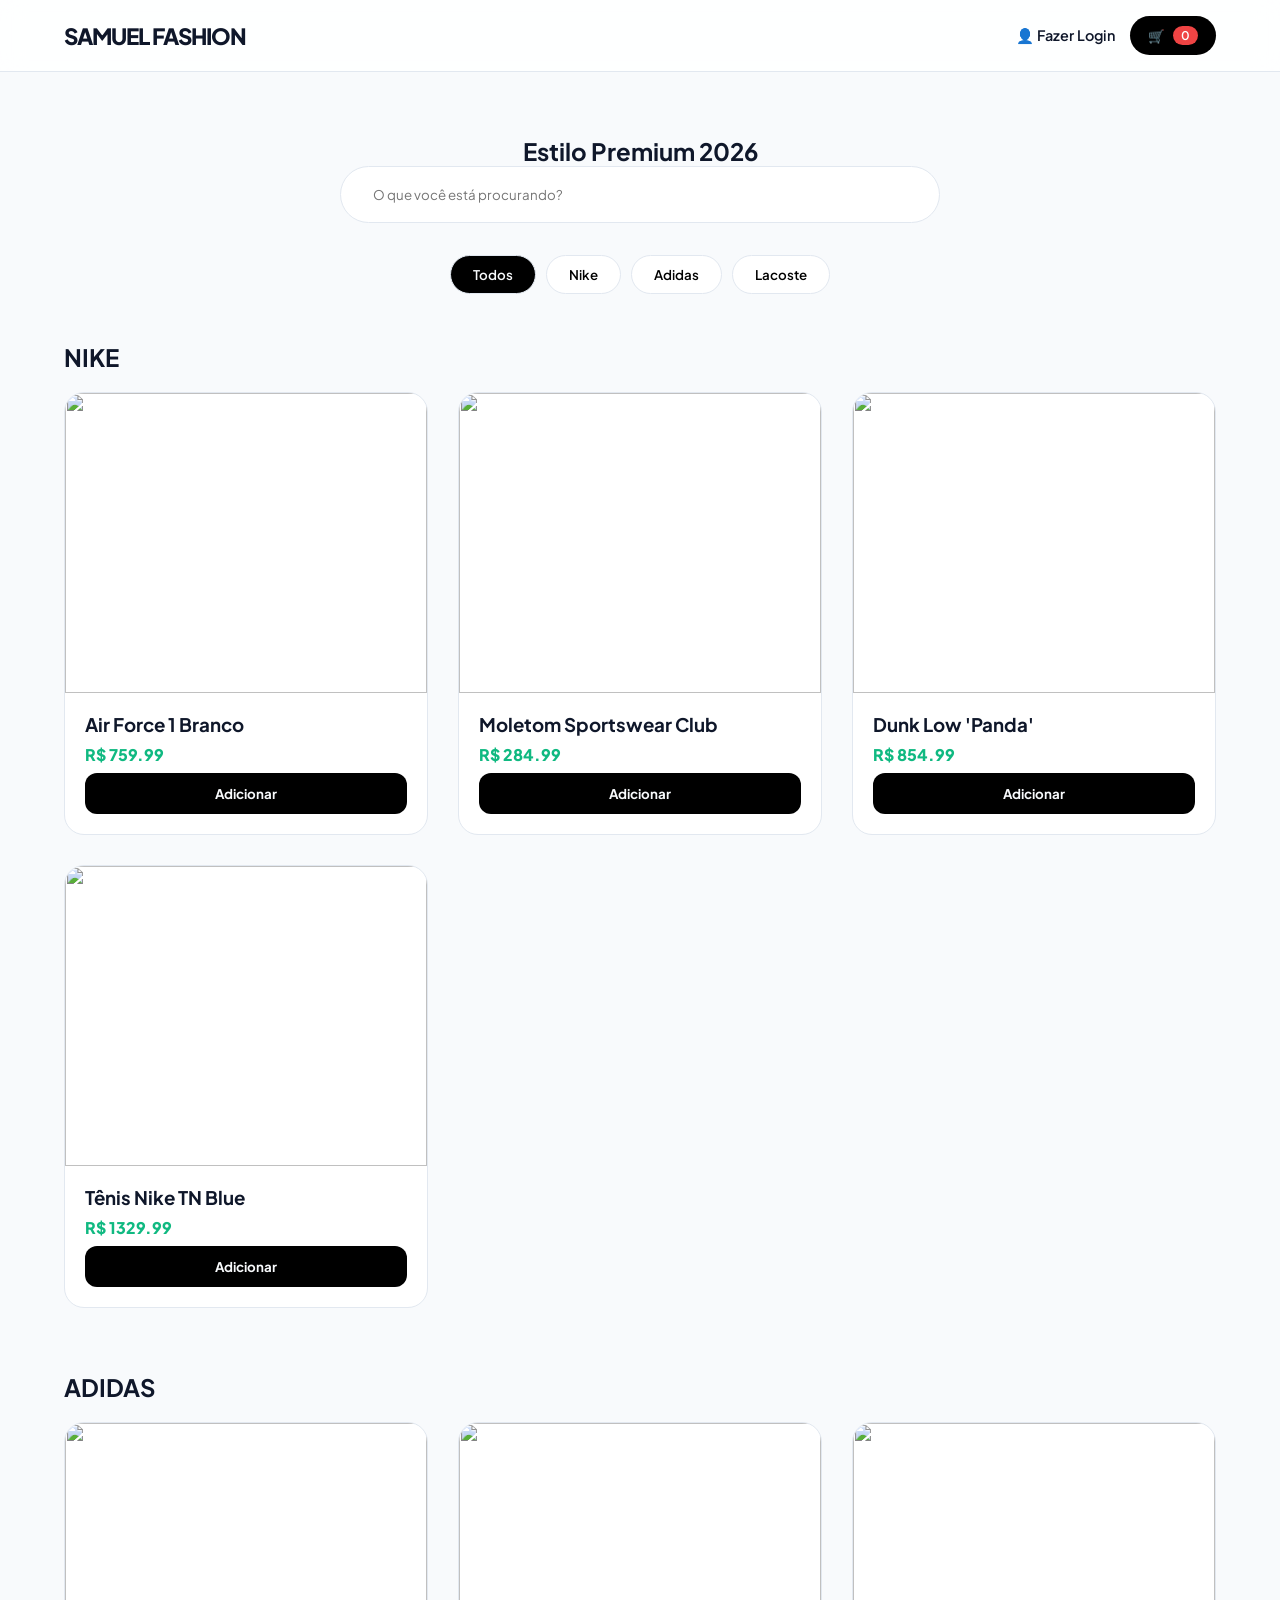
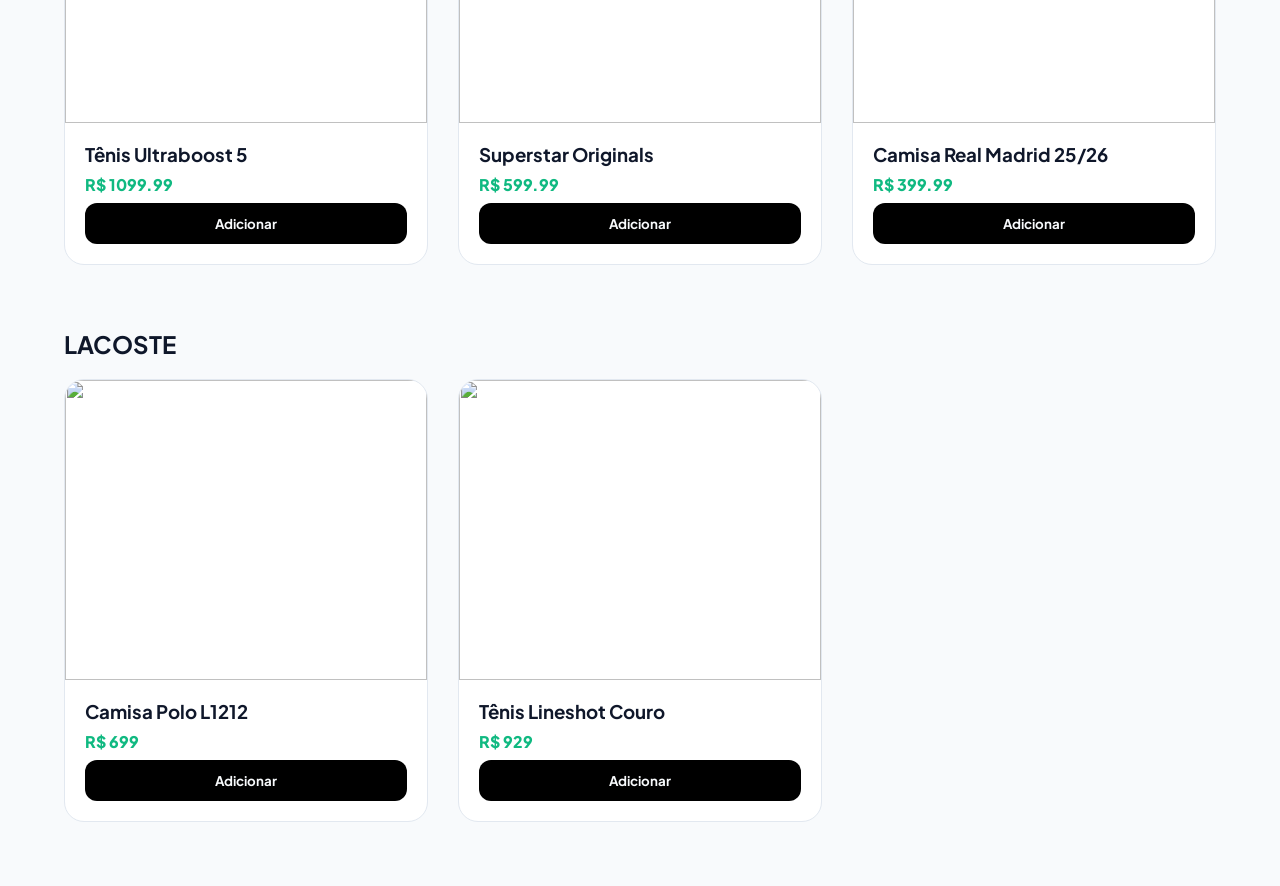
==== index.html @ 4ac6aa45 "Update index.html" ====
<!DOCTYPE html>
<html lang="pt-br">
<head>
    <meta charset="UTF-8">
    <meta name="viewport" content="width=device-width, initial-scale=1.0">
    <title>Samuel Fashion | Store 2026</title>
    <link href="https://fonts.googleapis.com/css2?family=Plus+Jakarta+Sans:wght@300;400;600;800&display=swap" rel="stylesheet">
    <style>
        :root {
            --primary: #000000;
            --secondary: #64748b;
            --bg: #f8fafc;
            --card-bg: #ffffff;
            --accent: #10b981;
            --header-bg: rgba(255, 255, 255, 0.85);
            --text: #0f172a;
            --border: #e2e8f0;
        }

        body.dark-theme {
            --bg: #0f172a;
            --card-bg: #1e293b;
            --primary: #ffffff;
            --secondary: #94a3b8;
            --header-bg: rgba(15, 23, 42, 0.9);
            --text: #f1f5f9;
            --border: #334155;
        }

        * { margin: 0; padding: 0; box-sizing: border-box; font-family: 'Plus Jakarta Sans', sans-serif; }
        body { background-color: var(--bg); color: var(--text); transition: 0.3s; overflow-x: hidden; }

        /* Header */
        header {
            padding: 1rem 5%; display: flex; justify-content: space-between; align-items: center;
            background: var(--header-bg); backdrop-filter: blur(12px);
            position: sticky; top: 0; z-index: 1000; border-bottom: 1px solid var(--border);
        }

        .logo { font-weight: 800; font-size: 1.4rem; letter-spacing: -1px; text-transform: uppercase; cursor: pointer; }

        .nav-actions { display: flex; align-items: center; gap: 15px; }

        .btn-icon { 
            background: var(--primary); color: var(--bg); border: none; 
            padding: 10px 18px; border-radius: 50px; cursor: pointer; 
            font-weight: 600; transition: 0.3s; display: flex; align-items: center; gap: 8px;
        }

        #cartCount { background: #ef4444; color: white; padding: 2px 8px; border-radius: 20px; font-size: 0.75rem; }

        /* Auth/Login UI */
        #userStatus { font-size: 0.9rem; font-weight: 600; cursor: pointer; }

        /* Modal Login */
        .auth-modal {
            position: fixed; top: 0; left: 0; width: 100%; height: 100%;
            background: rgba(0,0,0,0.6); z-index: 3000; display: none; align-items: center; justify-content: center; backdrop-filter: blur(5px);
        }
        .auth-content {
            background: var(--card-bg); padding: 40px; border-radius: 24px; width: 90%; max-width: 400px;
            box-shadow: 0 25px 50px -12px rgba(0,0,0,0.25);
        }
        .auth-content h2 { margin-bottom: 20px; text-align: center; }
        .auth-form { display: flex; flex-direction: column; gap: 15px; }
        .auth-input { padding: 12px; border-radius: 10px; border: 1px solid var(--border); background: var(--bg); color: var(--text); }
        
        /* Grid & Cards (Igual ao anterior) */
        .hero { padding: 4rem 5% 2rem; text-align: center; }
        #searchInput { width: 100%; max-width: 600px; padding: 1.2rem 2rem; border-radius: 100px; border: 1px solid var(--border); background: var(--card-bg); color: var(--text); outline: none; }
        
        .filters-container { display: flex; justify-content: center; gap: 10px; margin-bottom: 3rem; flex-wrap: wrap; padding: 0 5%; }
        .filter-btn { padding: 10px 22px; border: 1px solid var(--border); background: var(--card-bg); border-radius: 50px; cursor: pointer; font-weight: 600; }
        .filter-btn.active { background: var(--primary); color: var(--bg); }

        .brand-section { max-width: 1300px; margin: 0 auto 4rem; padding: 0 5%; }
        .product-grid { display: grid; grid-template-columns: repeat(auto-fill, minmax(280px, 1fr)); gap: 30px; }

        .product-card { background: var(--card-bg); border-radius: 20px; overflow: hidden; border: 1px solid var(--border); transition: 0.3s; display: flex; flex-direction: column; height: 100%; }
        .product-card:hover { transform: translateY(-10px); }
        .img-container { height: 300px; overflow: hidden; }
        .product-card img { width: 100%; height: 100%; object-fit: cover; }

        .product-info { padding: 20px; flex-grow: 1; display: flex; flex-direction: column; gap: 8px; }
        .btn-add { background: var(--primary); color: var(--bg); border: none; padding: 12px; border-radius: 12px; font-weight: 700; cursor: pointer; }

        /* Carrinho Lateral */
        #cartDrawer { position: fixed; top: 0; right: -450px; width: 100%; max-width: 400px; height: 100%; background: var(--card-bg); z-index: 2000; transition: 0.4s; padding: 25px; display: flex; flex-direction: column; }
        #cartDrawer.active { right: 0; }
        .cart-items { flex-grow: 1; overflow-y: auto; margin: 15px 0; }
        .shipping-box { background: var(--bg); padding: 15px; border-radius: 12px; margin-bottom: 15px; border: 1px dashed var(--secondary); }

        #overlay { position: fixed; top: 0; left: 0; width: 100%; height: 100%; background: rgba(0,0,0,0.5); display: none; z-index: 1500; }
        #overlay.active { display: block; }
    </style>
</head>
<body>

<div id="overlay" onclick="closeAll()"></div>

<div id="authModal" class="auth-modal">
    <div class="auth-content">
        <h2 id="authTitle">Acessar Conta</h2>
        <div class="auth-form">
            <input type="text" id="regName" class="auth-input" placeholder="Seu Nome Completo" style="display: none;">
            <input type="email" id="authEmail" class="auth-input" placeholder="E-mail">
            <input type="password" id="authPass" class="auth-input" placeholder="Senha">
            <button class="btn-add" id="authSubmit" onclick="handleAuth()">Entrar</button>
            <p style="text-align: center; font-size: 0.8rem; cursor: pointer; color: var(--secondary)" onclick="toggleAuthMode()" id="authSwitch">Não tem conta? Cadastre-se</p>
            <button onclick="closeAuth()" style="background:none; border:none; color:var(--secondary); cursor:pointer">Cancelar</button>
        </div>
    </div>
</div>

<header>
    <div class="logo" onclick="location.reload()">Samuel Fashion</div>
    <div class="nav-actions">
        <div id="userStatus" onclick="openAuth()">👤 Fazer Login</div>
        <button class="btn-icon" onclick="toggleCart()">
            🛒 <span id="cartCount">0</span>
        </button>
    </div>
</header>

<div id="cartDrawer">
    <div style="display: flex; justify-content: space-between; align-items: center;">
        <h2>Carrinho</h2>
        <button onclick="toggleCart()" style="background:none; border:none; font-size:1.5rem; cursor:pointer; color:var(--text)">✕</button>
    </div>
    <div class="cart-items" id="cartItems"></div>
    <div class="shipping-box">
        <label style="font-size: 0.7rem; font-weight: 800;">CALCULAR FRETE</label>
        <div style="display:flex; gap:5px; margin-top:5px">
            <input type="text" id="cepInput" placeholder="CEP" style="flex:1; padding:8px; border-radius:8px; border:1px solid var(--border)">
            <button onclick="calculateShipping()" style="padding:0 10px; border-radius:8px; border:none; background:var(--secondary); color:white">OK</button>
        </div>
        <div id="shipMsg" style="font-size:0.7rem; margin-top:5px; color:var(--accent)"></div>
    </div>
    <div id="cartSummary" style="font-weight: 800; font-size: 1.2rem; border-top: 2px solid var(--primary); padding-top: 15px;">
        Total: <span id="cartTotal">R$ 0,00</span>
    </div>
    <button class="btn-add" style="margin-top: 15px;" onclick="checkLoginToFinalize()">Finalizar Pedido</button>
</div>

<section class="hero">
    <h1>Estilo Premium 2026</h1>
    <input type="text" id="searchInput" placeholder="O que você está procurando?">
</section>

<div class="filters-container">
    <button class="filter-btn active" data-filter="todos">Todos</button>
    <button class="filter-btn" data-filter="nike">Nike</button>
    <button class="filter-btn" data-filter="adidas">Adidas</button>
    <button class="filter-btn" data-filter="lacoste">Lacoste</button>
</div>

<main id="mainContainer"></main>

<script>
    // --- LÓGICA DE PRODUTOS ---
    const produtos = [
        { id: 1, marca: 'nike', titulo: "Air Force 1 Branco", preco: 759.99, img: "https://imgnike-a.akamaihd.net/768x768/01113751A2.jpg" },
        { id: 2, marca: 'nike', titulo: "Moletom Sportswear Club", preco: 284.99, img: "https://imgnike-a.akamaihd.net/1024x1024/0957727TA2.jpg" },
        { id: 3, marca: 'nike', titulo: "Dunk Low 'Panda'", preco: 854.99, img: "https://imgnike-a.akamaihd.net/1920x1920/05847553A2.jpg" },
        { id: 4, marca: 'nike', titulo: "Tênis Nike TN Blue", preco: 1329.99, img: "https://imgnike-a.akamaihd.net/768x768/022147IHA2.jpg" },
        { id: 5, marca: 'adidas', titulo: "Tênis Ultraboost 5", preco: 1099.99, img: "https://assets.adidas.com/images/w_600,f_auto,q_auto/a284c05789e64be281506dbda3204ed0_9366/Tenis_Ultraboost_5_Turquesa_JQ2911_HM1.jpg" },
        { id: 6, marca: 'adidas', titulo: "Superstar Originals", preco: 599.99, img: "https://assets.adidas.com/images/w_600,f_auto,q_auto/19bb876160da48f9b261741f4512ea9f_9366/Tenis_SUPERSTAR_ST_Cinza_KI4208_00_plp_standard.jpg" },
        { id: 7, marca: 'adidas', titulo: "Camisa Real Madrid 25/26", preco: 399.99, img: "https://assets.adidas.com/images/h_2000,f_auto,q_auto/6781a185b37a4e508590bf5c35993725_9366/Camisa_III_Real_Madrid_25-26_Azul_JV5845_01_laydown.jpg" },
        { id: 8, marca: 'lacoste', titulo: "Camisa Polo L1212", preco: 699.00, img: "https://imagesa1.lacoste.com/dw/image/v2/BCWL_PRD/on/demandware.static/-/Sites-master/default/dwc5ccbfaf/L1212_HBP_24.jpg?imwidth=960" },
        { id: 9, marca: 'lacoste', titulo: "Tênis Lineshot Couro", preco: 929.00, img: "https://imagesa1.lacoste.com/dw/image/v2/BCWL_PRD/on/demandware.static/-/Sites-master/default/dweba3204a/48SMA0026_AAT_01.jpg?imwidth=960" },
        { id: 10, marca: 'penalty', titulo: "Bola Penalty S11", preco: 599.99, img: "https://cambuci.vtexassets.com/arquivos/ids/1505567-1200-auto" },
        { id: 11, marca: 'penalty', titulo: "Chuteira Society Storm", preco: 269.99, img: "https://cambuci.vtexassets.com/arquivos/ids/1555564-1200-auto" },
        { id: 12, marca: 'shein', titulo: "Vestido Floral Verão", preco: 159.99, img: "https://images.unsplash.com/photo-1572804013307-a9a11117bb41?q=80&w=400" },
        { id: 13, marca: 'shein', titulo: "Cropped Manga Longa", preco: 89.99, img: "https://images.unsplash.com/photo-1554568218-0f1715e72254?q=80&w=400" },
        { id: 14, marca: 'shein', titulo: "Tênis Chunky Feminino", preco: 199.99, img: "https://images.unsplash.com/photo-1595950653106-6c9ebd614d3a?q=80&w=400" }
    ];

    let carrinho = JSON.parse(localStorage.getItem('sf_cart')) || [];
    let currentUser = JSON.parse(localStorage.getItem('sf_active_user')) || null;
    let isRegisterMode = false;

    // --- LÓGICA DE LOGIN/CADASTRO ---
    function openAuth() {
        if(currentUser) {
            if(confirm(`Olá ${currentUser.name}, deseja sair da conta?`)) {
                localStorage.removeItem('sf_active_user');
                location.reload();
            }
        } else {
            document.getElementById('authModal').style.display = 'flex';
            document.getElementById('overlay').classList.add('active');
        }
    }

    function closeAuth() {
        document.getElementById('authModal').style.display = 'none';
        document.getElementById('overlay').classList.remove('active');
    }

    function toggleAuthMode() {
        isRegisterMode = !isRegisterMode;
        document.getElementById('authTitle').innerText = isRegisterMode ? "Criar Conta" : "Acessar Conta";
        document.getElementById('regName').style.display = isRegisterMode ? "block" : "none";
        document.getElementById('authSubmit').innerText = isRegisterMode ? "Cadastrar" : "Entrar";
        document.getElementById('authSwitch').innerText = isRegisterMode ? "Já tem conta? Entre aqui" : "Não tem conta? Cadastre-se";
    }

    function handleAuth() {
        const email = document.getElementById('authEmail').value;
        const pass = document.getElementById('authPass').value;
        const name = document.getElementById('regName').value;

        if(!email || !pass) return alert("Preencha os campos!");

        let users = JSON.parse(localStorage.getItem('sf_users')) || [];

        if(isRegisterMode) {
            if(users.find(u => u.email === email)) return alert("E-mail já cadastrado!");
            const newUser = { name, email, pass };
            users.push(newUser);
            localStorage.setItem('sf_users', JSON.stringify(users));
            alert("Conta criada com sucesso! Faça seu login.");
            toggleAuthMode();
        } else {
            const user = users.find(u => u.email === email && u.pass === pass);
            if(user) {
                localStorage.setItem('sf_active_user', JSON.stringify(user));
                location.reload();
            } else {
                alert("E-mail ou senha incorretos!");
            }
        }
    }

    function updateHeader() {
        if(currentUser) {
            document.getElementById('userStatus').innerText = `Olá, ${currentUser.name.split(' ')[0]} 👋`;
        }
    }

    function checkLoginToFinalize() {
        if(!currentUser) {
            alert("Você precisa estar logado para finalizar a compra!");
            openAuth();
        } else {
            alert(`Parabéns ${currentUser.name}! Pedido enviado.`);
        }
    }

    // --- RESTANTE DAS FUNÇÕES (IGUAL AO ANTERIOR) ---
    function render() {
        const main = document.getElementById('mainContainer');
        main.innerHTML = '';
        const marcas = ['nike', 'adidas', 'lacoste'];
        marcas.forEach(marca => {
            const section = document.createElement('section');
            section.className = 'brand-section';
            section.innerHTML = `<h2 style="margin-bottom:20px">${marca.toUpperCase()}</h2><div class="product-grid" id="grid-${marca}"></div>`;
            main.appendChild(section);
            const grid = document.getElementById(`grid-${marca}`);
            produtos.filter(p => p.marca === marca).forEach(p => {
                grid.innerHTML += `
                <div class="product-card">
                    <div class="img-container"><img src="${p.img}"></div>
                    <div class="product-info">
                        <h3>${p.titulo}</h3>
                        <div style="font-weight:800; color:var(--accent)">R$ ${p.preco}</div>
                        <button class="btn-add" onclick="addToCart(${p.id})">Adicionar</button>
                    </div>
                </div>`;
            });
        });
        updateHeader();
        updateCartUI();
    }

    function addToCart(id) {
        const prod = produtos.find(p => p.id === id);
        carrinho.push(prod);
        localStorage.setItem('sf_cart', JSON.stringify(carrinho));
        updateCartUI();
    }

    function updateCartUI() {
        const container = document.getElementById('cartItems');
        container.innerHTML = '';
        let total = 0;
        carrinho.forEach((item, index) => {
            total += item.preco;
            container.innerHTML += `<div style="display:flex; justify-content:space-between; margin-bottom:10px">
                <span>${item.titulo}</span>
                <span>R$ ${item.preco}</span>
            </div>`;
        });
        document.getElementById('cartCount').innerText = carrinho.length;
        document.getElementById('cartTotal').innerText = `R$ ${total.toFixed(2)}`;
    }

    function toggleCart() {
        document.getElementById('cartDrawer').classList.toggle('active');
        document.getElementById('overlay').classList.toggle('active');
    }

    function closeAll() {
        closeAuth();
        document.getElementById('cartDrawer').classList.remove('active');
    }

    render();
</script>
</body>
</html>
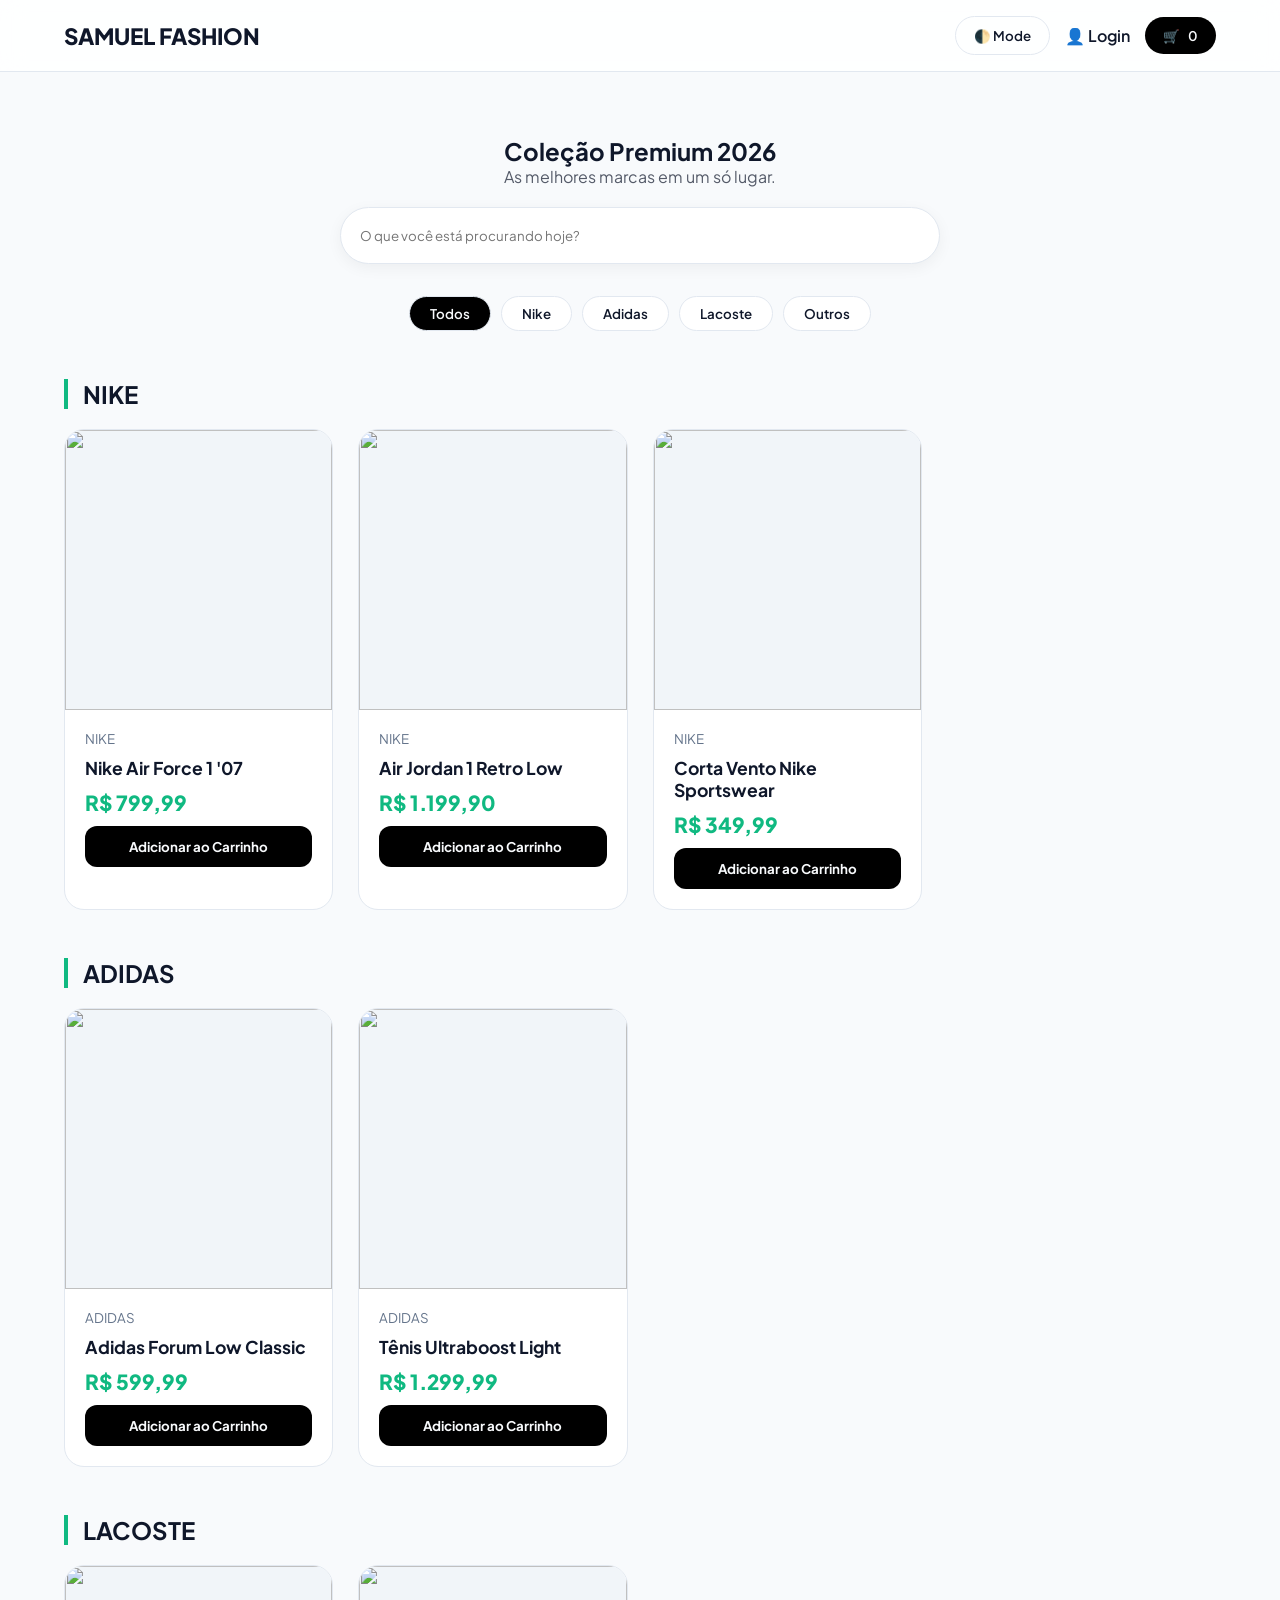
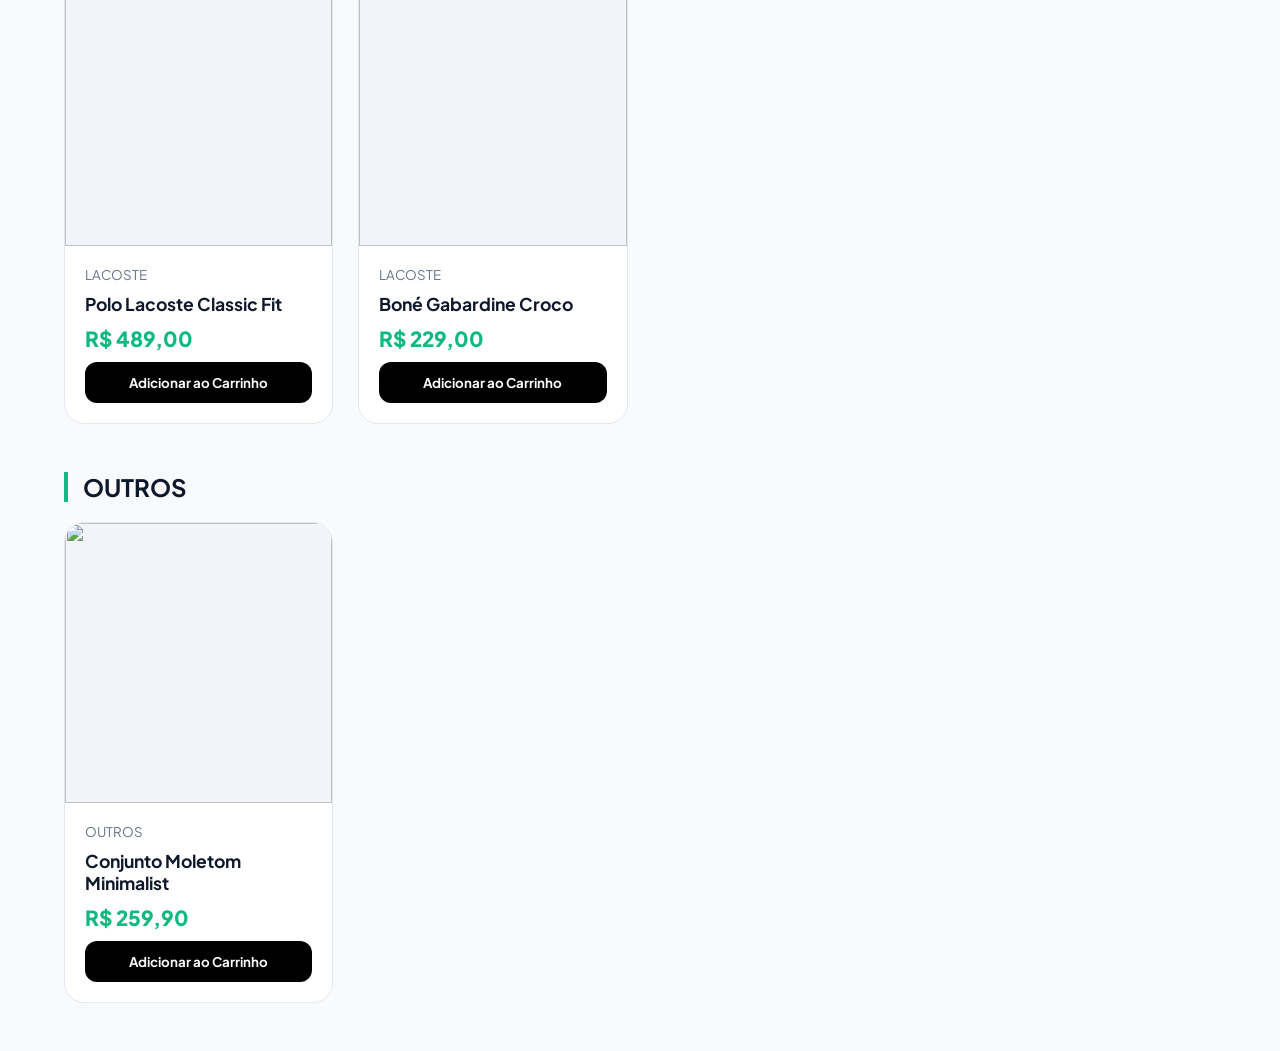
==== commit 8b61670f: "Update index.html" ====
--- a/index.html
+++ b/index.html
@@ -3,94 +3,71 @@
 <head>
     <meta charset="UTF-8">
     <meta name="viewport" content="width=device-width, initial-scale=1.0">
-    <title>Samuel Fashion | Store 2026</title>
+    <title>Samuel Fashion | Oficial 2026</title>
     <link href="https://fonts.googleapis.com/css2?family=Plus+Jakarta+Sans:wght@300;400;600;800&display=swap" rel="stylesheet">
     <style>
         :root {
-            --primary: #000000;
-            --secondary: #64748b;
-            --bg: #f8fafc;
-            --card-bg: #ffffff;
-            --accent: #10b981;
-            --header-bg: rgba(255, 255, 255, 0.85);
-            --text: #0f172a;
-            --border: #e2e8f0;
-        }
-
+            --primary: #000000; --secondary: #64748b; --bg: #f8fafc;
+            --card-bg: #ffffff; --accent: #10b981; --text: #0f172a;
+            --border: #e2e8f0; --header-bg: rgba(255, 255, 255, 0.85);
+        }
+        /* Tema Escuro Ativado pela Classe .dark-theme */
         body.dark-theme {
-            --bg: #0f172a;
-            --card-bg: #1e293b;
-            --primary: #ffffff;
-            --secondary: #94a3b8;
+            --bg: #0f172a; --card-bg: #1e293b; --primary: #ffffff;
+            --secondary: #94a3b8; --text: #f1f5f9; --border: #334155;
             --header-bg: rgba(15, 23, 42, 0.9);
-            --text: #f1f5f9;
-            --border: #334155;
-        }
-
+        }
         * { margin: 0; padding: 0; box-sizing: border-box; font-family: 'Plus Jakarta Sans', sans-serif; }
         body { background-color: var(--bg); color: var(--text); transition: 0.3s; overflow-x: hidden; }
 
-        /* Header */
         header {
             padding: 1rem 5%; display: flex; justify-content: space-between; align-items: center;
             background: var(--header-bg); backdrop-filter: blur(12px);
             position: sticky; top: 0; z-index: 1000; border-bottom: 1px solid var(--border);
         }
-
-        .logo { font-weight: 800; font-size: 1.4rem; letter-spacing: -1px; text-transform: uppercase; cursor: pointer; }
-
-        .nav-actions { display: flex; align-items: center; gap: 15px; }
-
+        .logo { font-weight: 800; font-size: 1.4rem; cursor: pointer; text-transform: uppercase; }
+        .nav-right { display: flex; align-items: center; gap: 15px; }
+        
         .btn-icon { 
             background: var(--primary); color: var(--bg); border: none; 
-            padding: 10px 18px; border-radius: 50px; cursor: pointer; 
-            font-weight: 600; transition: 0.3s; display: flex; align-items: center; gap: 8px;
-        }
-
-        #cartCount { background: #ef4444; color: white; padding: 2px 8px; border-radius: 20px; font-size: 0.75rem; }
-
-        /* Auth/Login UI */
-        #userStatus { font-size: 0.9rem; font-weight: 600; cursor: pointer; }
-
-        /* Modal Login */
-        .auth-modal {
+            padding: 10px 18px; border-radius: 50px; cursor: pointer; font-weight: 600; 
+            display: flex; align-items: center; gap: 8px; transition: 0.3s;
+        }
+
+        .modal {
             position: fixed; top: 0; left: 0; width: 100%; height: 100%;
-            background: rgba(0,0,0,0.6); z-index: 3000; display: none; align-items: center; justify-content: center; backdrop-filter: blur(5px);
-        }
-        .auth-content {
-            background: var(--card-bg); padding: 40px; border-radius: 24px; width: 90%; max-width: 400px;
-            box-shadow: 0 25px 50px -12px rgba(0,0,0,0.25);
-        }
-        .auth-content h2 { margin-bottom: 20px; text-align: center; }
-        .auth-form { display: flex; flex-direction: column; gap: 15px; }
-        .auth-input { padding: 12px; border-radius: 10px; border: 1px solid var(--border); background: var(--bg); color: var(--text); }
-        
-        /* Grid & Cards (Igual ao anterior) */
+            background: rgba(0,0,0,0.7); z-index: 3000; display: none; align-items: center; justify-content: center;
+        }
+        .modal-content { background: var(--card-bg); padding: 30px; border-radius: 20px; width: 90%; max-width: 400px; }
+        .input-group { display: flex; flex-direction: column; gap: 10px; margin: 20px 0; }
+        .input-group input { padding: 12px; border-radius: 10px; border: 1px solid var(--border); background: var(--bg); color: var(--text); }
+
         .hero { padding: 4rem 5% 2rem; text-align: center; }
-        #searchInput { width: 100%; max-width: 600px; padding: 1.2rem 2rem; border-radius: 100px; border: 1px solid var(--border); background: var(--card-bg); color: var(--text); outline: none; }
-        
-        .filters-container { display: flex; justify-content: center; gap: 10px; margin-bottom: 3rem; flex-wrap: wrap; padding: 0 5%; }
-        .filter-btn { padding: 10px 22px; border: 1px solid var(--border); background: var(--card-bg); border-radius: 50px; cursor: pointer; font-weight: 600; }
+        #searchInput { width: 100%; max-width: 600px; padding: 1.2rem; border-radius: 50px; border: 1px solid var(--border); background: var(--card-bg); color: var(--text); outline: none; box-shadow: 0 4px 15px rgba(0,0,0,0.05); }
+        
+        .filters { display: flex; justify-content: center; gap: 10px; margin-bottom: 3rem; flex-wrap: wrap; }
+        .filter-btn { padding: 8px 20px; border: 1px solid var(--border); background: var(--card-bg); border-radius: 50px; cursor: pointer; font-weight: 600; color: var(--text); }
         .filter-btn.active { background: var(--primary); color: var(--bg); }
 
-        .brand-section { max-width: 1300px; margin: 0 auto 4rem; padding: 0 5%; }
-        .product-grid { display: grid; grid-template-columns: repeat(auto-fill, minmax(280px, 1fr)); gap: 30px; }
-
-        .product-card { background: var(--card-bg); border-radius: 20px; overflow: hidden; border: 1px solid var(--border); transition: 0.3s; display: flex; flex-direction: column; height: 100%; }
-        .product-card:hover { transform: translateY(-10px); }
-        .img-container { height: 300px; overflow: hidden; }
-        .product-card img { width: 100%; height: 100%; object-fit: cover; }
-
-        .product-info { padding: 20px; flex-grow: 1; display: flex; flex-direction: column; gap: 8px; }
-        .btn-add { background: var(--primary); color: var(--bg); border: none; padding: 12px; border-radius: 12px; font-weight: 700; cursor: pointer; }
-
-        /* Carrinho Lateral */
-        #cartDrawer { position: fixed; top: 0; right: -450px; width: 100%; max-width: 400px; height: 100%; background: var(--card-bg); z-index: 2000; transition: 0.4s; padding: 25px; display: flex; flex-direction: column; }
-        #cartDrawer.active { right: 0; }
-        .cart-items { flex-grow: 1; overflow-y: auto; margin: 15px 0; }
-        .shipping-box { background: var(--bg); padding: 15px; border-radius: 12px; margin-bottom: 15px; border: 1px dashed var(--secondary); }
-
-        #overlay { position: fixed; top: 0; left: 0; width: 100%; height: 100%; background: rgba(0,0,0,0.5); display: none; z-index: 1500; }
+        .brand-section { max-width: 1300px; margin: 0 auto 3rem; padding: 0 5%; }
+        .product-grid { display: grid; grid-template-columns: repeat(auto-fill, minmax(260px, 1fr)); gap: 25px; }
+        
+        .card { background: var(--card-bg); border-radius: 20px; border: 1px solid var(--border); overflow: hidden; display: flex; flex-direction: column; height: 100%; transition: 0.3s; }
+        .card:hover { transform: translateY(-8px); box-shadow: 0 15px 30px rgba(0,0,0,0.1); }
+        .img-box { height: 280px; background: #f1f5f9; overflow: hidden; }
+        .img-box img { width: 100%; height: 100%; object-fit: cover; transition: 0.5s; }
+        .card:hover .img-box img { scale: 1.1; }
+        
+        .info { padding: 20px; flex-grow: 1; display: flex; flex-direction: column; gap: 10px; }
+        .price { font-size: 1.3rem; font-weight: 800; color: var(--accent); }
+        .btn-buy { background: var(--primary); color: var(--bg); border: none; padding: 12px; border-radius: 12px; font-weight: 700; cursor: pointer; transition: 0.2s; }
+        .btn-buy:active { transform: scale(0.95); }
+
+        #cart { position: fixed; top: 0; right: -450px; width: 100%; max-width: 400px; height: 100%; background: var(--card-bg); z-index: 2000; transition: 0.4s; padding: 25px; display: flex; flex-direction: column; box-shadow: -10px 0 30px rgba(0,0,0,0.1); }
+        #cart.active { right: 0; }
+        .cart-items { flex-grow: 1; overflow-y: auto; margin: 20px 0; }
+        
+        #overlay { position: fixed; top: 0; left: 0; width: 100%; height: 100%; background: rgba(0,0,0,0.5); display: none; z-index: 1500; backdrop-filter: blur(4px); }
         #overlay.active { display: block; }
     </style>
 </head>
@@ -98,212 +75,222 @@
 
 <div id="overlay" onclick="closeAll()"></div>
 
-<div id="authModal" class="auth-modal">
-    <div class="auth-content">
-        <h2 id="authTitle">Acessar Conta</h2>
-        <div class="auth-form">
-            <input type="text" id="regName" class="auth-input" placeholder="Seu Nome Completo" style="display: none;">
-            <input type="email" id="authEmail" class="auth-input" placeholder="E-mail">
-            <input type="password" id="authPass" class="auth-input" placeholder="Senha">
-            <button class="btn-add" id="authSubmit" onclick="handleAuth()">Entrar</button>
-            <p style="text-align: center; font-size: 0.8rem; cursor: pointer; color: var(--secondary)" onclick="toggleAuthMode()" id="authSwitch">Não tem conta? Cadastre-se</p>
-            <button onclick="closeAuth()" style="background:none; border:none; color:var(--secondary); cursor:pointer">Cancelar</button>
+<div id="loginModal" class="modal">
+    <div class="modal-content">
+        <h2 id="modalTitle">Entrar</h2>
+        <div class="input-group">
+            <input type="text" id="userName" placeholder="Nome Completo" style="display:none">
+            <input type="email" id="userEmail" placeholder="E-mail">
+            <input type="password" id="userPass" placeholder="Senha">
+            <button class="btn-buy" onclick="handleAuth()">Confirmar</button>
+            <p id="switchAuth" style="text-align:center; font-size:0.8rem; cursor:pointer; color:var(--secondary)" onclick="toggleAuthMode()">Não tem conta? Cadastre-se</p>
         </div>
+        <button onclick="closeAll()" style="width:100%; background:none; border:none; color:var(--secondary)">Fechar</button>
     </div>
 </div>
 
 <header>
-    <div class="logo" onclick="location.reload()">Samuel Fashion</div>
-    <div class="nav-actions">
-        <div id="userStatus" onclick="openAuth()">👤 Fazer Login</div>
-        <button class="btn-icon" onclick="toggleCart()">
-            🛒 <span id="cartCount">0</span>
-        </button>
+    <div class="logo">Samuel Fashion</div>
+    <div class="nav-right">
+        <button class="btn-icon" style="background:none; color:var(--text); border:1px solid var(--border)" onclick="toggleTheme()">🌓 Mode</button>
+        <div id="userLabel" style="font-weight:600; cursor:pointer" onclick="openLogin()">👤 Login</div>
+        <button class="btn-icon" onclick="toggleCart()">🛒 <span id="count">0</span></button>
     </div>
 </header>
 
-<div id="cartDrawer">
-    <div style="display: flex; justify-content: space-between; align-items: center;">
-        <h2>Carrinho</h2>
-        <button onclick="toggleCart()" style="background:none; border:none; font-size:1.5rem; cursor:pointer; color:var(--text)">✕</button>
-    </div>
-    <div class="cart-items" id="cartItems"></div>
-    <div class="shipping-box">
-        <label style="font-size: 0.7rem; font-weight: 800;">CALCULAR FRETE</label>
-        <div style="display:flex; gap:5px; margin-top:5px">
-            <input type="text" id="cepInput" placeholder="CEP" style="flex:1; padding:8px; border-radius:8px; border:1px solid var(--border)">
-            <button onclick="calculateShipping()" style="padding:0 10px; border-radius:8px; border:none; background:var(--secondary); color:white">OK</button>
-        </div>
-        <div id="shipMsg" style="font-size:0.7rem; margin-top:5px; color:var(--accent)"></div>
-    </div>
-    <div id="cartSummary" style="font-weight: 800; font-size: 1.2rem; border-top: 2px solid var(--primary); padding-top: 15px;">
+<div id="cart">
+    <h2>Seu Carrinho</h2>
+    <div class="cart-items" id="cartList"></div>
+    <div id="shipRes" style="margin-bottom:10px; color:var(--accent); font-weight:700"></div>
+    <div style="font-size:1.2rem; font-weight:800; border-top:1px solid var(--border); padding-top:10px">
         Total: <span id="cartTotal">R$ 0,00</span>
     </div>
-    <button class="btn-add" style="margin-top: 15px;" onclick="checkLoginToFinalize()">Finalizar Pedido</button>
+    <button class="btn-buy" style="margin-top:15px" onclick="finish()">Finalizar Pedido</button>
 </div>
 
 <section class="hero">
-    <h1>Estilo Premium 2026</h1>
-    <input type="text" id="searchInput" placeholder="O que você está procurando?">
+    <h1>Coleção Premium 2026</h1>
+    <p style="margin-bottom: 20px; opacity: 0.7;">As melhores marcas em um só lugar.</p>
+    <input type="text" id="searchInput" placeholder="O que você está procurando hoje?">
 </section>
 
-<div class="filters-container">
-    <button class="filter-btn active" data-filter="todos">Todos</button>
-    <button class="filter-btn" data-filter="nike">Nike</button>
-    <button class="filter-btn" data-filter="adidas">Adidas</button>
-    <button class="filter-btn" data-filter="lacoste">Lacoste</button>
+<div class="filters">
+    <button class="filter-btn active" onclick="filter('todos', this)">Todos</button>
+    <button class="filter-btn" onclick="filter('nike', this)">Nike</button>
+    <button class="filter-btn" onclick="filter('adidas', this)">Adidas</button>
+    <button class="filter-btn" onclick="filter('lacoste', this)">Lacoste</button>
+    <button class="filter-btn" onclick="filter('outros', this)">Outros</button>
 </div>
 
-<main id="mainContainer"></main>
+<main id="container"></main>
 
 <script>
-    // --- LÓGICA DE PRODUTOS ---
+    // LISTA DE PRODUTOS ATUALIZADA
     const produtos = [
-        { id: 1, marca: 'nike', titulo: "Air Force 1 Branco", preco: 759.99, img: "https://imgnike-a.akamaihd.net/768x768/01113751A2.jpg" },
-        { id: 2, marca: 'nike', titulo: "Moletom Sportswear Club", preco: 284.99, img: "https://imgnike-a.akamaihd.net/1024x1024/0957727TA2.jpg" },
-        { id: 3, marca: 'nike', titulo: "Dunk Low 'Panda'", preco: 854.99, img: "https://imgnike-a.akamaihd.net/1920x1920/05847553A2.jpg" },
-        { id: 4, marca: 'nike', titulo: "Tênis Nike TN Blue", preco: 1329.99, img: "https://imgnike-a.akamaihd.net/768x768/022147IHA2.jpg" },
-        { id: 5, marca: 'adidas', titulo: "Tênis Ultraboost 5", preco: 1099.99, img: "https://assets.adidas.com/images/w_600,f_auto,q_auto/a284c05789e64be281506dbda3204ed0_9366/Tenis_Ultraboost_5_Turquesa_JQ2911_HM1.jpg" },
-        { id: 6, marca: 'adidas', titulo: "Superstar Originals", preco: 599.99, img: "https://assets.adidas.com/images/w_600,f_auto,q_auto/19bb876160da48f9b261741f4512ea9f_9366/Tenis_SUPERSTAR_ST_Cinza_KI4208_00_plp_standard.jpg" },
-        { id: 7, marca: 'adidas', titulo: "Camisa Real Madrid 25/26", preco: 399.99, img: "https://assets.adidas.com/images/h_2000,f_auto,q_auto/6781a185b37a4e508590bf5c35993725_9366/Camisa_III_Real_Madrid_25-26_Azul_JV5845_01_laydown.jpg" },
-        { id: 8, marca: 'lacoste', titulo: "Camisa Polo L1212", preco: 699.00, img: "https://imagesa1.lacoste.com/dw/image/v2/BCWL_PRD/on/demandware.static/-/Sites-master/default/dwc5ccbfaf/L1212_HBP_24.jpg?imwidth=960" },
-        { id: 9, marca: 'lacoste', titulo: "Tênis Lineshot Couro", preco: 929.00, img: "https://imagesa1.lacoste.com/dw/image/v2/BCWL_PRD/on/demandware.static/-/Sites-master/default/dweba3204a/48SMA0026_AAT_01.jpg?imwidth=960" },
-        { id: 10, marca: 'penalty', titulo: "Bola Penalty S11", preco: 599.99, img: "https://cambuci.vtexassets.com/arquivos/ids/1505567-1200-auto" },
-        { id: 11, marca: 'penalty', titulo: "Chuteira Society Storm", preco: 269.99, img: "https://cambuci.vtexassets.com/arquivos/ids/1555564-1200-auto" },
-        { id: 12, marca: 'shein', titulo: "Vestido Floral Verão", preco: 159.99, img: "https://images.unsplash.com/photo-1572804013307-a9a11117bb41?q=80&w=400" },
-        { id: 13, marca: 'shein', titulo: "Cropped Manga Longa", preco: 89.99, img: "https://images.unsplash.com/photo-1554568218-0f1715e72254?q=80&w=400" },
-        { id: 14, marca: 'shein', titulo: "Tênis Chunky Feminino", preco: 199.99, img: "https://images.unsplash.com/photo-1595950653106-6c9ebd614d3a?q=80&w=400" }
+        { id: 1, marca: 'nike', titulo: "Nike Air Force 1 '07", preco: 799.99, img: "https://images.unsplash.com/photo-1595950653106-6c9ebd614d3a?q=80&w=500" },
+        { id: 2, marca: 'nike', titulo: "Air Jordan 1 Retro Low", preco: 1199.90, img: "https://images.unsplash.com/photo-1584735175315-9d5df23860e6?q=80&w=500" },
+        { id: 3, marca: 'adidas', titulo: "Adidas Forum Low Classic", preco: 599.99, img: "https://images.unsplash.com/photo-1552346154-21d32810aba3?q=80&w=500" },
+        { id: 4, marca: 'lacoste', titulo: "Polo Lacoste Classic Fit", preco: 489.00, img: "https://images.unsplash.com/photo-1628911774602-74a0cfee9b0d?q=80&w=500" },
+        { id: 5, marca: 'nike', titulo: "Corta Vento Nike Sportswear", preco: 349.99, img: "https://images.unsplash.com/photo-1544923246-77307dd654ca?q=80&w=500" },
+        { id: 6, marca: 'adidas', titulo: "Tênis Ultraboost Light", preco: 1299.99, img: "https://images.unsplash.com/photo-1608231387042-66d1773070a5?q=80&w=500" },
+        { id: 7, marca: 'outros', titulo: "Conjunto Moletom Minimalist", preco: 259.90, img: "https://images.unsplash.com/photo-1556821840-3a63f95609a7?q=80&w=500" },
+        { id: 8, marca: 'lacoste', titulo: "Boné Gabardine Croco", preco: 229.00, img: "https://images.unsplash.com/photo-1588850561407-ed78c282e89b?q=80&w=500" }
     ];
 
     let carrinho = JSON.parse(localStorage.getItem('sf_cart')) || [];
-    let currentUser = JSON.parse(localStorage.getItem('sf_active_user')) || null;
-    let isRegisterMode = false;
-
-    // --- LÓGICA DE LOGIN/CADASTRO ---
-    function openAuth() {
-        if(currentUser) {
-            if(confirm(`Olá ${currentUser.name}, deseja sair da conta?`)) {
-                localStorage.removeItem('sf_active_user');
-                location.reload();
-            }
-        } else {
-            document.getElementById('authModal').style.display = 'flex';
-            document.getElementById('overlay').classList.add('active');
-        }
-    }
-
-    function closeAuth() {
-        document.getElementById('authModal').style.display = 'none';
-        document.getElementById('overlay').classList.remove('active');
-    }
-
-    function toggleAuthMode() {
-        isRegisterMode = !isRegisterMode;
-        document.getElementById('authTitle').innerText = isRegisterMode ? "Criar Conta" : "Acessar Conta";
-        document.getElementById('regName').style.display = isRegisterMode ? "block" : "none";
-        document.getElementById('authSubmit').innerText = isRegisterMode ? "Cadastrar" : "Entrar";
-        document.getElementById('authSwitch').innerText = isRegisterMode ? "Já tem conta? Entre aqui" : "Não tem conta? Cadastre-se";
-    }
-
-    function handleAuth() {
-        const email = document.getElementById('authEmail').value;
-        const pass = document.getElementById('authPass').value;
-        const name = document.getElementById('regName').value;
-
-        if(!email || !pass) return alert("Preencha os campos!");
-
-        let users = JSON.parse(localStorage.getItem('sf_users')) || [];
-
-        if(isRegisterMode) {
-            if(users.find(u => u.email === email)) return alert("E-mail já cadastrado!");
-            const newUser = { name, email, pass };
-            users.push(newUser);
-            localStorage.setItem('sf_users', JSON.stringify(users));
-            alert("Conta criada com sucesso! Faça seu login.");
-            toggleAuthMode();
-        } else {
-            const user = users.find(u => u.email === email && u.pass === pass);
-            if(user) {
-                localStorage.setItem('sf_active_user', JSON.stringify(user));
-                location.reload();
-            } else {
-                alert("E-mail ou senha incorretos!");
-            }
-        }
-    }
-
-    function updateHeader() {
-        if(currentUser) {
-            document.getElementById('userStatus').innerText = `Olá, ${currentUser.name.split(' ')[0]} 👋`;
-        }
-    }
-
-    function checkLoginToFinalize() {
-        if(!currentUser) {
-            alert("Você precisa estar logado para finalizar a compra!");
-            openAuth();
-        } else {
-            alert(`Parabéns ${currentUser.name}! Pedido enviado.`);
-        }
-    }
-
-    // --- RESTANTE DAS FUNÇÕES (IGUAL AO ANTERIOR) ---
-    function render() {
-        const main = document.getElementById('mainContainer');
+    let logado = JSON.parse(localStorage.getItem('sf_user')) || null;
+    let modoRegistro = false;
+
+    // TEMA ESCURO
+    function toggleTheme() {
+        document.body.classList.toggle('dark-theme');
+        const isDark = document.body.classList.contains('dark-theme');
+        localStorage.setItem('sf_theme', isDark ? 'dark' : 'light');
+    }
+
+    // Carregar tema salvo
+    if (localStorage.getItem('sf_theme') === 'dark') {
+        document.body.classList.add('dark-theme');
+    }
+
+    // RENDERIZAR
+    function render(lista = produtos) {
+        const main = document.getElementById('container');
         main.innerHTML = '';
-        const marcas = ['nike', 'adidas', 'lacoste'];
+        
+        const marcas = [...new Set(lista.map(p => p.marca))];
+
         marcas.forEach(marca => {
-            const section = document.createElement('section');
-            section.className = 'brand-section';
-            section.innerHTML = `<h2 style="margin-bottom:20px">${marca.toUpperCase()}</h2><div class="product-grid" id="grid-${marca}"></div>`;
-            main.appendChild(section);
+            const sec = document.createElement('section');
+            sec.className = 'brand-section';
+            sec.innerHTML = `<h2 style="margin-bottom:20px; border-left: 4px solid var(--accent); padding-left: 15px;">${marca.toUpperCase()}</h2><div class="product-grid" id="grid-${marca}"></div>`;
+            main.appendChild(sec);
             const grid = document.getElementById(`grid-${marca}`);
-            produtos.filter(p => p.marca === marca).forEach(p => {
+            
+            lista.filter(p => p.marca === marca).forEach(p => {
                 grid.innerHTML += `
-                <div class="product-card">
-                    <div class="img-container"><img src="${p.img}"></div>
-                    <div class="product-info">
-                        <h3>${p.titulo}</h3>
-                        <div style="font-weight:800; color:var(--accent)">R$ ${p.preco}</div>
-                        <button class="btn-add" onclick="addToCart(${p.id})">Adicionar</button>
+                <div class="card">
+                    <div class="img-box"><img src="${p.img}" loading="lazy"></div>
+                    <div class="info">
+                        <small style="text-transform: uppercase; color: var(--secondary)">${p.marca}</small>
+                        <h3 style="font-size: 1.1rem">${p.titulo}</h3>
+                        <div class="price">R$ ${p.preco.toLocaleString('pt-BR', {minimumFractionDigits: 2})}</div>
+                        <button class="btn-buy" onclick="add(${p.id})">Adicionar ao Carrinho</button>
                     </div>
                 </div>`;
             });
         });
-        updateHeader();
-        updateCartUI();
-    }
-
-    function addToCart(id) {
-        const prod = produtos.find(p => p.id === id);
-        carrinho.push(prod);
+        updateUI();
+    }
+
+    // FILTROS
+    function filter(marca, btn) {
+        document.querySelectorAll('.filter-btn').forEach(b => b.classList.remove('active'));
+        btn.classList.add('active');
+        if (marca === 'todos') render(produtos);
+        else render(produtos.filter(p => p.marca === marca));
+    }
+
+    // BUSCA DINÂMICA
+    document.getElementById('searchInput').addEventListener('input', (e) => {
+        const t = e.target.value.toLowerCase();
+        const filtrados = produtos.filter(p => p.titulo.toLowerCase().includes(t) || p.marca.toLowerCase().includes(t));
+        render(filtrados);
+    });
+
+    // SISTEMA DE LOGIN (Mesma lógica sua, mantida)
+    function openLogin() {
+        if(logado) { if(confirm("Deseja sair da conta?")) { localStorage.removeItem('sf_user'); location.reload(); } }
+        else { document.getElementById('loginModal').style.display = 'flex'; document.getElementById('overlay').classList.add('active'); }
+    }
+
+    function toggleAuthMode() {
+        modoRegistro = !modoRegistro;
+        document.getElementById('modalTitle').innerText = modoRegistro ? "Criar Conta" : "Entrar";
+        document.getElementById('userName').style.display = modoRegistro ? "block" : "none";
+        document.getElementById('switchAuth').innerText = modoRegistro ? "Já tem conta? Entre" : "Não tem conta? Cadastre-se";
+    }
+
+    function handleAuth() {
+        const email = document.getElementById('userEmail').value;
+        const pass = document.getElementById('userPass').value;
+        const name = document.getElementById('userName').value;
+        if(!email || !pass) return alert("Preencha todos os campos!");
+
+        let usuarios = JSON.parse(localStorage.getItem('sf_users_db')) || [];
+
+        if(modoRegistro) {
+            usuarios.push({name, email, pass});
+            localStorage.setItem('sf_users_db', JSON.stringify(usuarios));
+            alert("Cadastro realizado!");
+            toggleAuthMode();
+        } else {
+            const u = usuarios.find(x => x.email === email && x.pass === pass);
+            if(u) { localStorage.setItem('sf_user', JSON.stringify(u)); location.reload(); }
+            else alert("E-mail ou senha inválidos.");
+        }
+    }
+
+    // CARRINHO
+    function add(id) {
+        const p = produtos.find(x => x.id === id);
+        carrinho.push(p);
         localStorage.setItem('sf_cart', JSON.stringify(carrinho));
-        updateCartUI();
-    }
-
-    function updateCartUI() {
-        const container = document.getElementById('cartItems');
-        container.innerHTML = '';
+        updateUI();
+        // Feedback visual simples
+        const btn = event.target;
+        btn.innerText = "✓ Adicionado";
+        btn.style.background = "var(--accent)";
+        setTimeout(() => { btn.innerText = "Adicionar ao Carrinho"; btn.style.background = "var(--primary)"; }, 1000);
+    }
+
+    function updateUI() {
+        const list = document.getElementById('cartList');
+        list.innerHTML = '';
         let total = 0;
         carrinho.forEach((item, index) => {
             total += item.preco;
-            container.innerHTML += `<div style="display:flex; justify-content:space-between; margin-bottom:10px">
-                <span>${item.titulo}</span>
-                <span>R$ ${item.preco}</span>
+            list.innerHTML += `
+            <div style="display:flex; justify-content:space-between; align-items:center; margin-bottom:15px; background:var(--bg); padding:10px; border-radius:10px">
+                <div style="font-size:0.85rem">
+                    <div style="font-weight:700">${item.titulo}</div>
+                    <div style="color:var(--accent)">R$ ${item.preco.toFixed(2)}</div>
+                </div>
+                <button onclick="remove(${index})" style="background:none; border:none; cursor:pointer; font-size:1.2rem">×</button>
             </div>`;
         });
-        document.getElementById('cartCount').innerText = carrinho.length;
-        document.getElementById('cartTotal').innerText = `R$ ${total.toFixed(2)}`;
+        document.getElementById('count').innerText = carrinho.length;
+        document.getElementById('cartTotal').innerText = `R$ ${total.toLocaleString('pt-BR', {minimumFractionDigits: 2})}`;
+        if(logado) document.getElementById('userLabel').innerText = `Olá, ${logado.name.split(' ')[0]}`;
+    }
+
+    function remove(i) {
+        carrinho.splice(i, 1);
+        localStorage.setItem('sf_cart', JSON.stringify(carrinho));
+        updateUI();
     }
 
     function toggleCart() {
-        document.getElementById('cartDrawer').classList.toggle('active');
+        document.getElementById('cart').classList.toggle('active');
         document.getElementById('overlay').classList.toggle('active');
     }
 
     function closeAll() {
-        closeAuth();
-        document.getElementById('cartDrawer').classList.remove('active');
+        document.getElementById('cart').classList.remove('active');
+        document.getElementById('loginModal').style.display = 'none';
+        document.getElementById('overlay').classList.remove('active');
+    }
+
+    function finish() {
+        if(carrinho.length === 0) return alert("Seu carrinho está vazio!");
+        if(!logado) { alert("Faça login para finalizar!"); openLogin(); }
+        else {
+            alert(`Obrigado, ${logado.name}! Pedido realizado com sucesso.`);
+            carrinho = [];
+            localStorage.removeItem('sf_cart');
+            updateUI();
+            closeAll();
+        }
     }
 
     render();
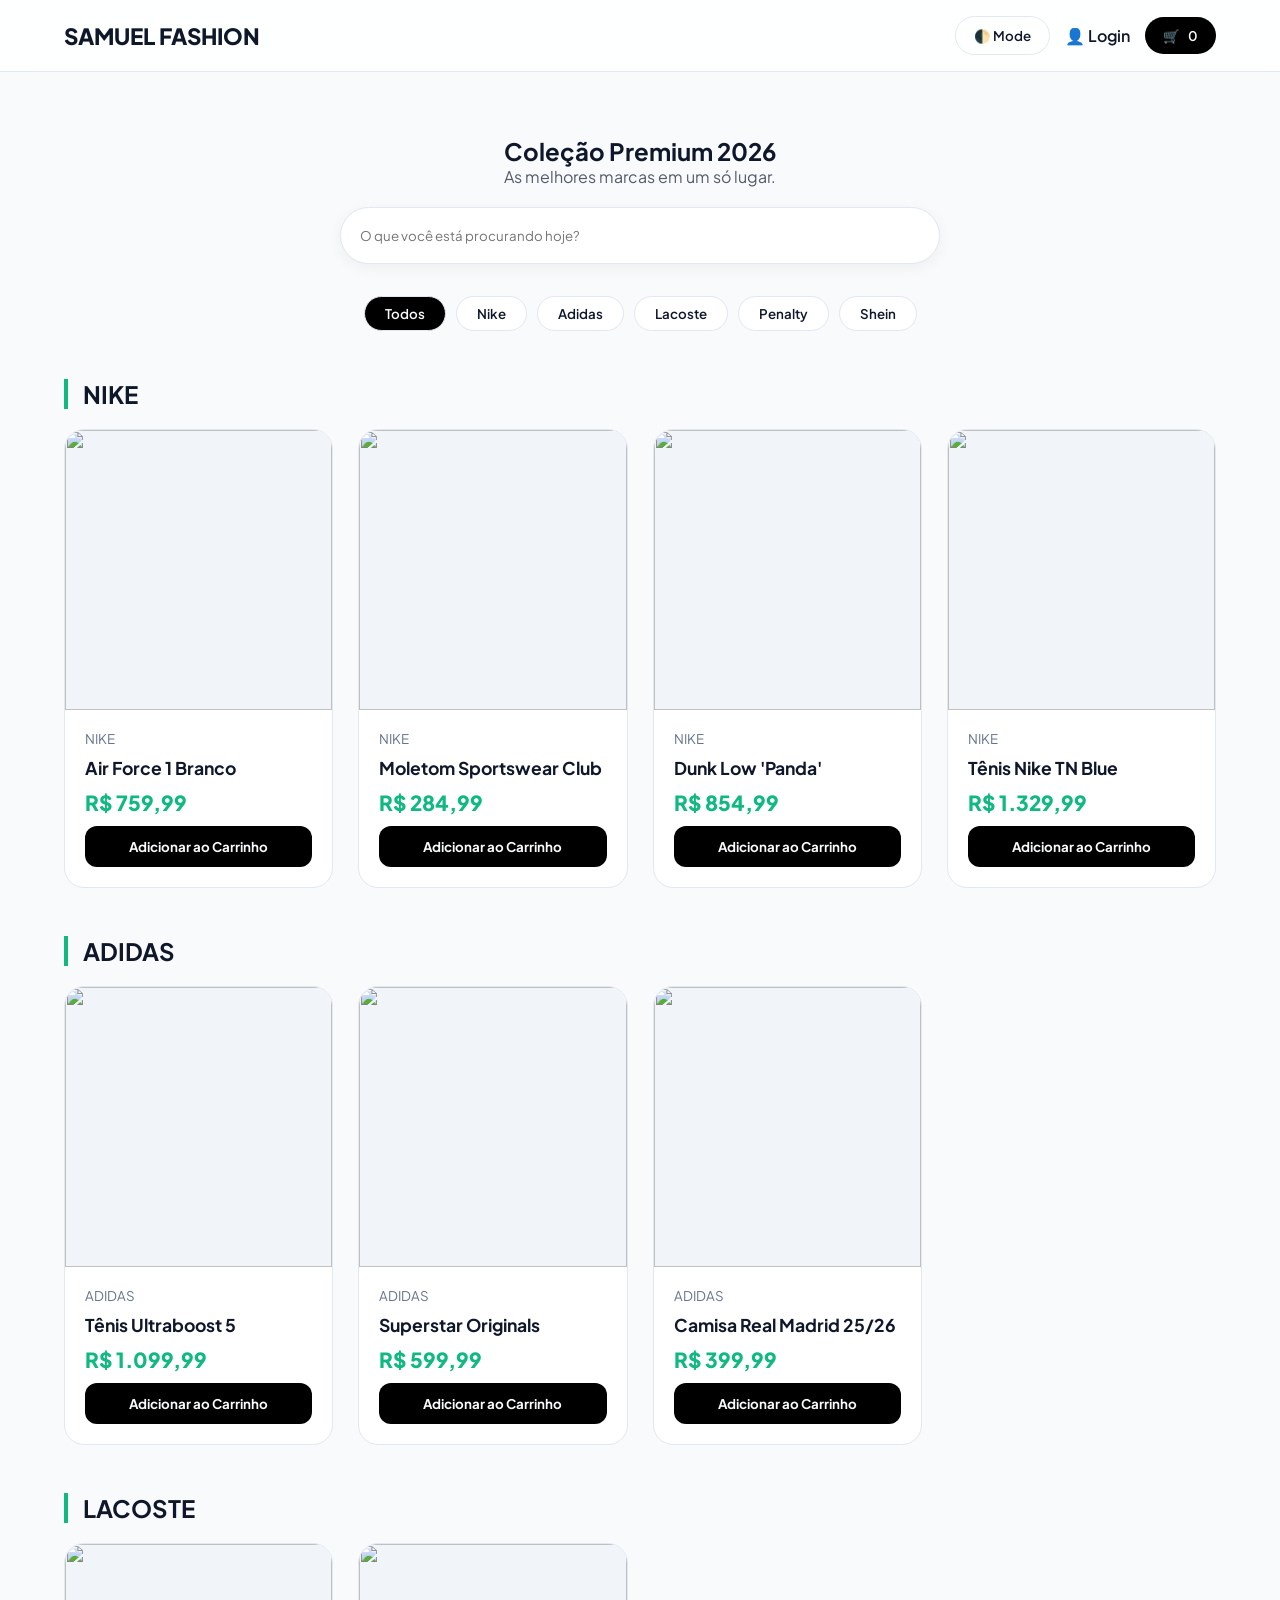
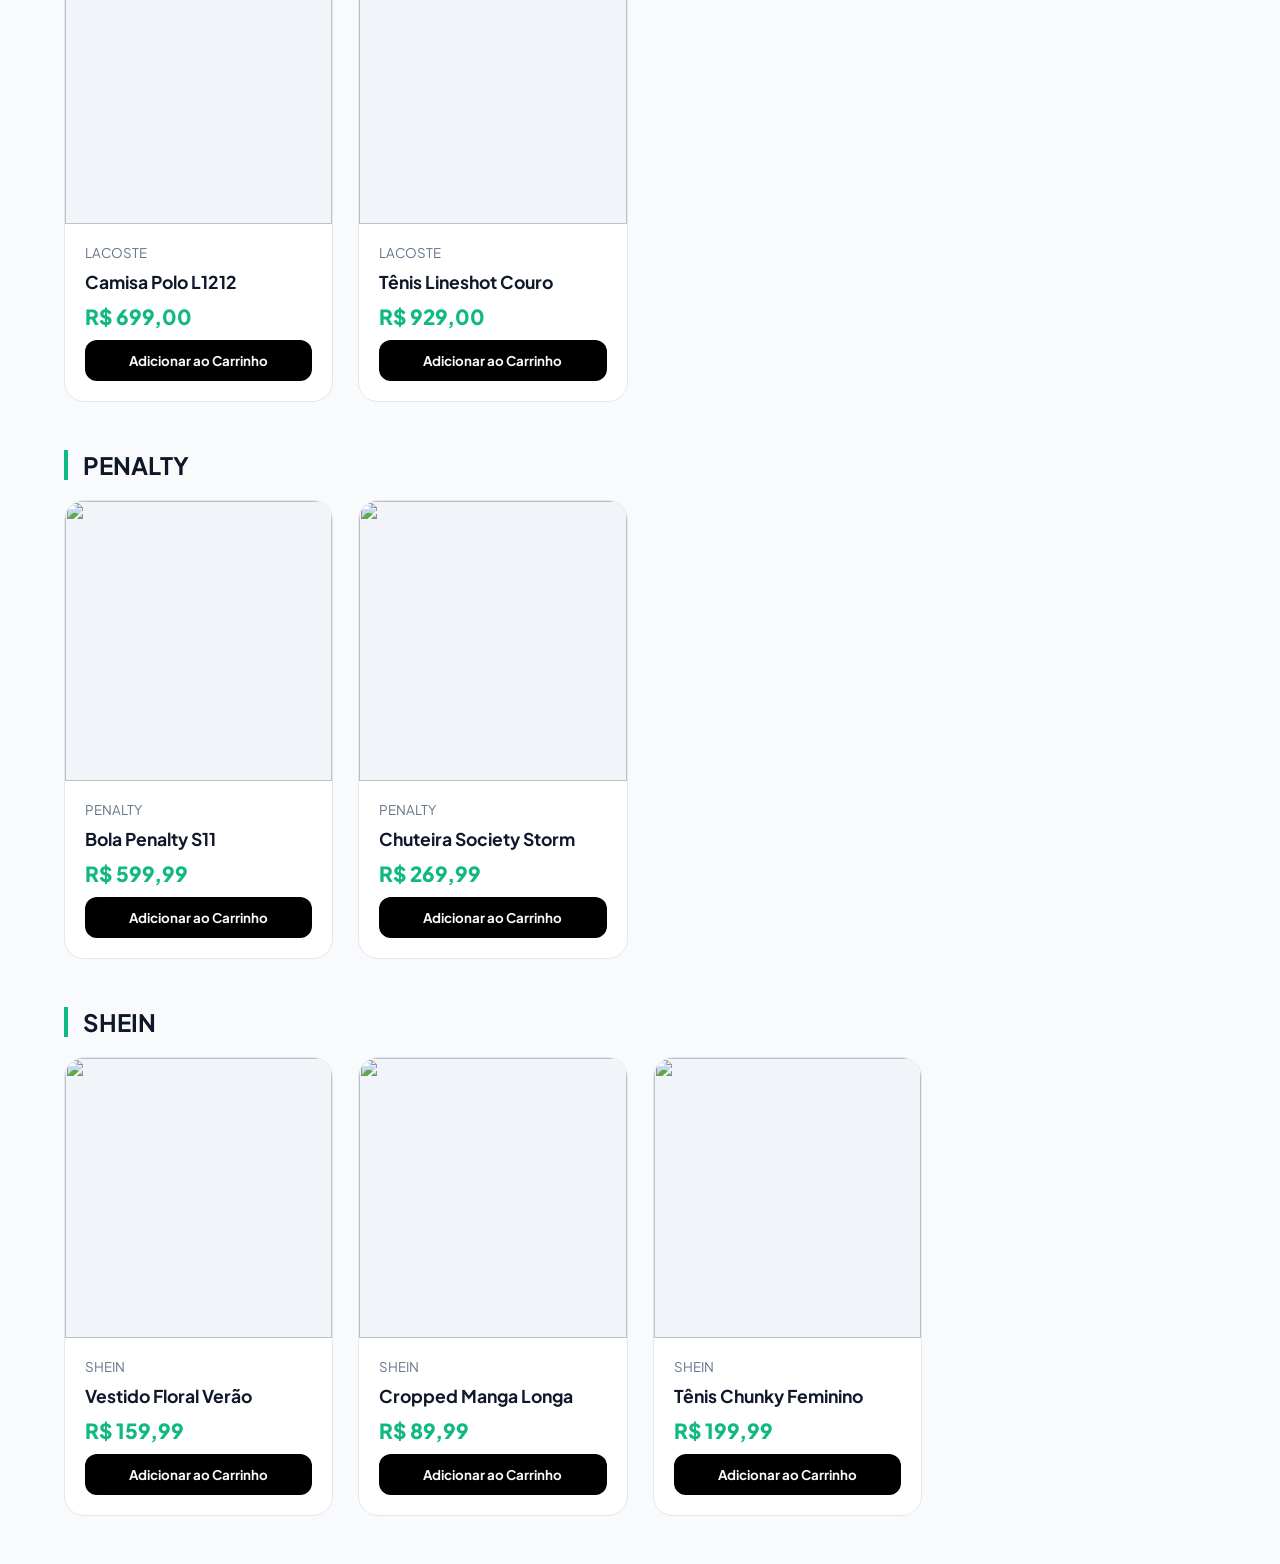
==== commit 48688ce0: "Update index.html" ====
--- a/index.html
+++ b/index.html
@@ -11,7 +11,6 @@
             --card-bg: #ffffff; --accent: #10b981; --text: #0f172a;
             --border: #e2e8f0; --header-bg: rgba(255, 255, 255, 0.85);
         }
-        /* Tema Escuro Ativado pela Classe .dark-theme */
         body.dark-theme {
             --bg: #0f172a; --card-bg: #1e293b; --primary: #ffffff;
             --secondary: #94a3b8; --text: #f1f5f9; --border: #334155;
@@ -119,22 +118,29 @@
     <button class="filter-btn" onclick="filter('nike', this)">Nike</button>
     <button class="filter-btn" onclick="filter('adidas', this)">Adidas</button>
     <button class="filter-btn" onclick="filter('lacoste', this)">Lacoste</button>
-    <button class="filter-btn" onclick="filter('outros', this)">Outros</button>
+    <button class="filter-btn" onclick="filter('penalty', this)">Penalty</button>
+    <button class="filter-btn" onclick="filter('shein', this)">Shein</button>
 </div>
 
 <main id="container"></main>
 
 <script>
-    // LISTA DE PRODUTOS ATUALIZADA
+    // LISTA DE PRODUTOS RESTAURADA DO CÓDIGO BASE
     const produtos = [
-        { id: 1, marca: 'nike', titulo: "Nike Air Force 1 '07", preco: 799.99, img: "https://images.unsplash.com/photo-1595950653106-6c9ebd614d3a?q=80&w=500" },
-        { id: 2, marca: 'nike', titulo: "Air Jordan 1 Retro Low", preco: 1199.90, img: "https://images.unsplash.com/photo-1584735175315-9d5df23860e6?q=80&w=500" },
-        { id: 3, marca: 'adidas', titulo: "Adidas Forum Low Classic", preco: 599.99, img: "https://images.unsplash.com/photo-1552346154-21d32810aba3?q=80&w=500" },
-        { id: 4, marca: 'lacoste', titulo: "Polo Lacoste Classic Fit", preco: 489.00, img: "https://images.unsplash.com/photo-1628911774602-74a0cfee9b0d?q=80&w=500" },
-        { id: 5, marca: 'nike', titulo: "Corta Vento Nike Sportswear", preco: 349.99, img: "https://images.unsplash.com/photo-1544923246-77307dd654ca?q=80&w=500" },
-        { id: 6, marca: 'adidas', titulo: "Tênis Ultraboost Light", preco: 1299.99, img: "https://images.unsplash.com/photo-1608231387042-66d1773070a5?q=80&w=500" },
-        { id: 7, marca: 'outros', titulo: "Conjunto Moletom Minimalist", preco: 259.90, img: "https://images.unsplash.com/photo-1556821840-3a63f95609a7?q=80&w=500" },
-        { id: 8, marca: 'lacoste', titulo: "Boné Gabardine Croco", preco: 229.00, img: "https://images.unsplash.com/photo-1588850561407-ed78c282e89b?q=80&w=500" }
+        { id: 1, marca: 'nike', titulo: "Air Force 1 Branco", preco: 759.99, img: "https://imgnike-a.akamaihd.net/768x768/01113751A2.jpg" },
+        { id: 2, marca: 'nike', titulo: "Moletom Sportswear Club", preco: 284.99, img: "https://imgnike-a.akamaihd.net/1024x1024/0957727TA2.jpg" },
+        { id: 3, marca: 'nike', titulo: "Dunk Low 'Panda'", preco: 854.99, img: "https://imgnike-a.akamaihd.net/1920x1920/05847553A2.jpg" },
+        { id: 4, marca: 'nike', titulo: "Tênis Nike TN Blue", preco: 1329.99, img: "https://imgnike-a.akamaihd.net/768x768/022147IHA2.jpg" },
+        { id: 5, marca: 'adidas', titulo: "Tênis Ultraboost 5", preco: 1099.99, img: "https://assets.adidas.com/images/w_600,f_auto,q_auto/a284c05789e64be281506dbda3204ed0_9366/Tenis_Ultraboost_5_Turquesa_JQ2911_HM1.jpg" },
+        { id: 6, marca: 'adidas', titulo: "Superstar Originals", preco: 599.99, img: "https://assets.adidas.com/images/w_600,f_auto,q_auto/19bb876160da48f9b261741f4512ea9f_9366/Tenis_SUPERSTAR_ST_Cinza_KI4208_00_plp_standard.jpg" },
+        { id: 7, marca: 'adidas', titulo: "Camisa Real Madrid 25/26", preco: 399.99, img: "https://assets.adidas.com/images/h_2000,f_auto,q_auto/6781a185b37a4e508590bf5c35993725_9366/Camisa_III_Real_Madrid_25-26_Azul_JV5845_01_laydown.jpg" },
+        { id: 8, marca: 'lacoste', titulo: "Camisa Polo L1212", preco: 699.00, img: "https://imagesa1.lacoste.com/dw/image/v2/BCWL_PRD/on/demandware.static/-/Sites-master/default/dwc5ccbfaf/L1212_HBP_24.jpg?imwidth=960" },
+        { id: 9, marca: 'lacoste', titulo: "Tênis Lineshot Couro", preco: 929.00, img: "https://imagesa1.lacoste.com/dw/image/v2/BCWL_PRD/on/demandware.static/-/Sites-master/default/dweba3204a/48SMA0026_AAT_01.jpg?imwidth=960" },
+        { id: 10, marca: 'penalty', titulo: "Bola Penalty S11", preco: 599.99, img: "https://cambuci.vtexassets.com/arquivos/ids/1505567-1200-auto" },
+        { id: 11, marca: 'penalty', titulo: "Chuteira Society Storm", preco: 269.99, img: "https://cambuci.vtexassets.com/arquivos/ids/1555564-1200-auto" },
+        { id: 12, marca: 'shein', titulo: "Vestido Floral Verão", preco: 159.99, img: "https://images.unsplash.com/photo-1572804013307-a9a11117bb41?q=80&w=400" },
+        { id: 13, marca: 'shein', titulo: "Cropped Manga Longa", preco: 89.99, img: "https://images.unsplash.com/photo-1554568218-0f1715e72254?q=80&w=400" },
+        { id: 14, marca: 'shein', titulo: "Tênis Chunky Feminino", preco: 199.99, img: "https://images.unsplash.com/photo-1595950653106-6c9ebd614d3a?q=80&w=400" }
     ];
 
     let carrinho = JSON.parse(localStorage.getItem('sf_cart')) || [];
@@ -148,7 +154,6 @@
         localStorage.setItem('sf_theme', isDark ? 'dark' : 'light');
     }
 
-    // Carregar tema salvo
     if (localStorage.getItem('sf_theme') === 'dark') {
         document.body.classList.add('dark-theme');
     }
@@ -157,7 +162,6 @@
     function render(lista = produtos) {
         const main = document.getElementById('container');
         main.innerHTML = '';
-        
         const marcas = [...new Set(lista.map(p => p.marca))];
 
         marcas.forEach(marca => {
@@ -198,7 +202,7 @@
         render(filtrados);
     });
 
-    // SISTEMA DE LOGIN (Mesma lógica sua, mantida)
+    // SISTEMA DE LOGIN
     function openLogin() {
         if(logado) { if(confirm("Deseja sair da conta?")) { localStorage.removeItem('sf_user'); location.reload(); } }
         else { document.getElementById('loginModal').style.display = 'flex'; document.getElementById('overlay').classList.add('active'); }
@@ -237,11 +241,12 @@
         carrinho.push(p);
         localStorage.setItem('sf_cart', JSON.stringify(carrinho));
         updateUI();
-        // Feedback visual simples
+        
         const btn = event.target;
+        const originalText = btn.innerText;
         btn.innerText = "✓ Adicionado";
         btn.style.background = "var(--accent)";
-        setTimeout(() => { btn.innerText = "Adicionar ao Carrinho"; btn.style.background = "var(--primary)"; }, 1000);
+        setTimeout(() => { btn.innerText = originalText; btn.style.background = "var(--primary)"; }, 1000);
     }
 
     function updateUI() {
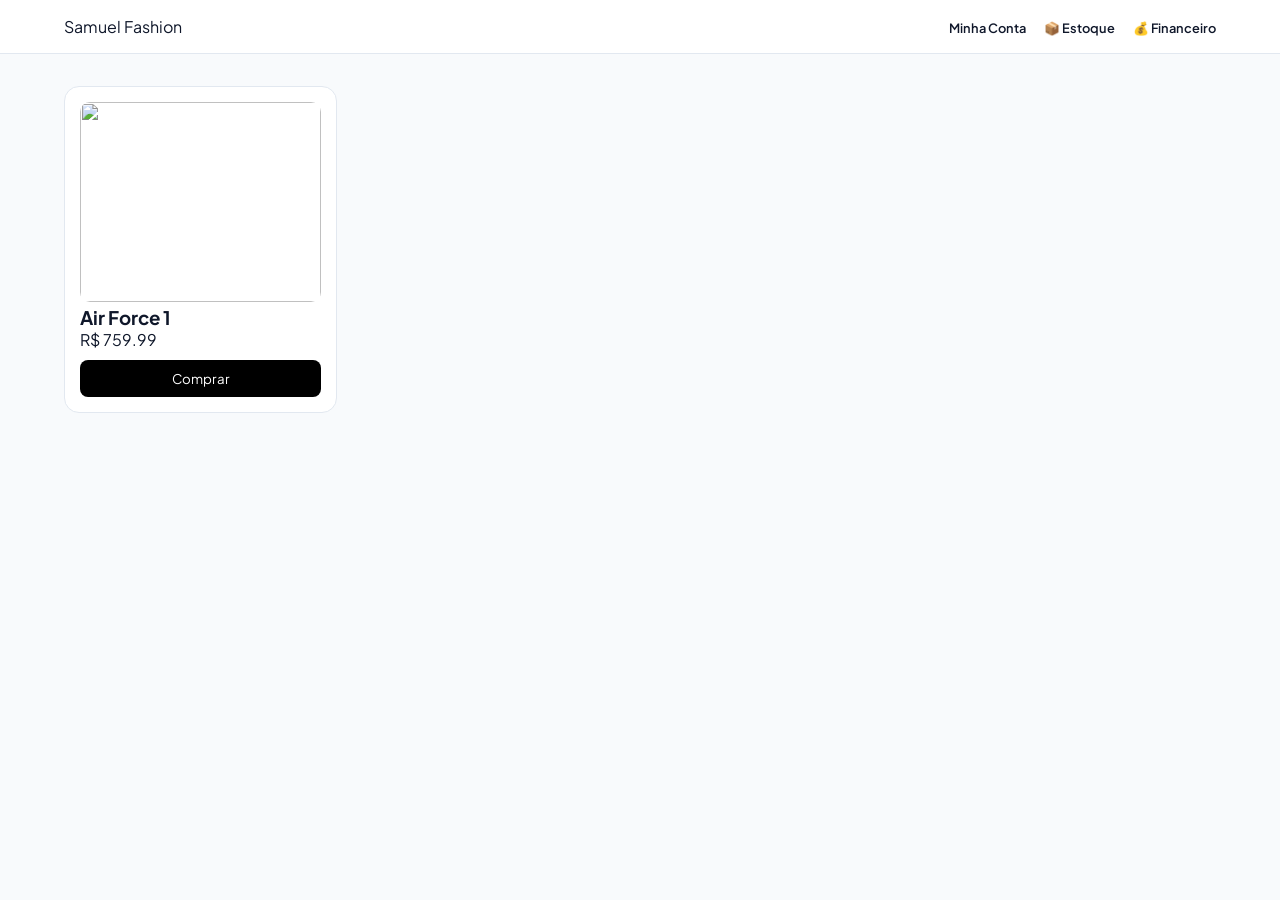
==== commit 98bd8236: "Update index.html" ====
--- a/index.html
+++ b/index.html
@@ -3,301 +3,58 @@
 <head>
     <meta charset="UTF-8">
     <meta name="viewport" content="width=device-width, initial-scale=1.0">
-    <title>Samuel Fashion | Oficial 2026</title>
+    <title>Samuel Fashion | Store</title>
     <link href="https://fonts.googleapis.com/css2?family=Plus+Jakarta+Sans:wght@300;400;600;800&display=swap" rel="stylesheet">
-    <style>
-        :root {
-            --primary: #000000; --secondary: #64748b; --bg: #f8fafc;
-            --card-bg: #ffffff; --accent: #10b981; --text: #0f172a;
-            --border: #e2e8f0; --header-bg: rgba(255, 255, 255, 0.85);
-        }
-        body.dark-theme {
-            --bg: #0f172a; --card-bg: #1e293b; --primary: #ffffff;
-            --secondary: #94a3b8; --text: #f1f5f9; --border: #334155;
-            --header-bg: rgba(15, 23, 42, 0.9);
-        }
-        * { margin: 0; padding: 0; box-sizing: border-box; font-family: 'Plus Jakarta Sans', sans-serif; }
-        body { background-color: var(--bg); color: var(--text); transition: 0.3s; overflow-x: hidden; }
-
-        header {
-            padding: 1rem 5%; display: flex; justify-content: space-between; align-items: center;
-            background: var(--header-bg); backdrop-filter: blur(12px);
-            position: sticky; top: 0; z-index: 1000; border-bottom: 1px solid var(--border);
-        }
-        .logo { font-weight: 800; font-size: 1.4rem; cursor: pointer; text-transform: uppercase; }
-        .nav-right { display: flex; align-items: center; gap: 15px; }
-        
-        .btn-icon { 
-            background: var(--primary); color: var(--bg); border: none; 
-            padding: 10px 18px; border-radius: 50px; cursor: pointer; font-weight: 600; 
-            display: flex; align-items: center; gap: 8px; transition: 0.3s;
-        }
-
-        .modal {
-            position: fixed; top: 0; left: 0; width: 100%; height: 100%;
-            background: rgba(0,0,0,0.7); z-index: 3000; display: none; align-items: center; justify-content: center;
-        }
-        .modal-content { background: var(--card-bg); padding: 30px; border-radius: 20px; width: 90%; max-width: 400px; }
-        .input-group { display: flex; flex-direction: column; gap: 10px; margin: 20px 0; }
-        .input-group input { padding: 12px; border-radius: 10px; border: 1px solid var(--border); background: var(--bg); color: var(--text); }
-
-        .hero { padding: 4rem 5% 2rem; text-align: center; }
-        #searchInput { width: 100%; max-width: 600px; padding: 1.2rem; border-radius: 50px; border: 1px solid var(--border); background: var(--card-bg); color: var(--text); outline: none; box-shadow: 0 4px 15px rgba(0,0,0,0.05); }
-        
-        .filters { display: flex; justify-content: center; gap: 10px; margin-bottom: 3rem; flex-wrap: wrap; }
-        .filter-btn { padding: 8px 20px; border: 1px solid var(--border); background: var(--card-bg); border-radius: 50px; cursor: pointer; font-weight: 600; color: var(--text); }
-        .filter-btn.active { background: var(--primary); color: var(--bg); }
-
-        .brand-section { max-width: 1300px; margin: 0 auto 3rem; padding: 0 5%; }
-        .product-grid { display: grid; grid-template-columns: repeat(auto-fill, minmax(260px, 1fr)); gap: 25px; }
-        
-        .card { background: var(--card-bg); border-radius: 20px; border: 1px solid var(--border); overflow: hidden; display: flex; flex-direction: column; height: 100%; transition: 0.3s; }
-        .card:hover { transform: translateY(-8px); box-shadow: 0 15px 30px rgba(0,0,0,0.1); }
-        .img-box { height: 280px; background: #f1f5f9; overflow: hidden; }
-        .img-box img { width: 100%; height: 100%; object-fit: cover; transition: 0.5s; }
-        .card:hover .img-box img { scale: 1.1; }
-        
-        .info { padding: 20px; flex-grow: 1; display: flex; flex-direction: column; gap: 10px; }
-        .price { font-size: 1.3rem; font-weight: 800; color: var(--accent); }
-        .btn-buy { background: var(--primary); color: var(--bg); border: none; padding: 12px; border-radius: 12px; font-weight: 700; cursor: pointer; transition: 0.2s; }
-        .btn-buy:active { transform: scale(0.95); }
-
-        #cart { position: fixed; top: 0; right: -450px; width: 100%; max-width: 400px; height: 100%; background: var(--card-bg); z-index: 2000; transition: 0.4s; padding: 25px; display: flex; flex-direction: column; box-shadow: -10px 0 30px rgba(0,0,0,0.1); }
-        #cart.active { right: 0; }
-        .cart-items { flex-grow: 1; overflow-y: auto; margin: 20px 0; }
-        
-        #overlay { position: fixed; top: 0; left: 0; width: 100%; height: 100%; background: rgba(0,0,0,0.5); display: none; z-index: 1500; backdrop-filter: blur(4px); }
-        #overlay.active { display: block; }
+    <link rel="stylesheet" href="style.css"> <style>
+        /* Reutilize o CSS do bloco anterior aqui */
+        :root { --primary: #000; --accent: #10b981; --bg: #f8fafc; --card-bg: #fff; --text: #0f172a; --border: #e2e8f0; }
+        * { margin:0; padding:0; box-sizing:border-box; font-family:'Plus Jakarta Sans',sans-serif; }
+        body { background: var(--bg); color: var(--text); }
+        header { padding: 1rem 5%; display: flex; justify-content: space-between; align-items: center; background: #fff; sticky; top:0; z-index:100; border-bottom: 1px solid var(--border); }
+        .product-grid { display: grid; grid-template-columns: repeat(auto-fill, minmax(250px, 1fr)); gap: 20px; padding: 2rem 5%; }
+        .card { background: #fff; border-radius: 15px; border: 1px solid var(--border); overflow: hidden; padding: 15px; }
+        .card img { width: 100%; height: 200px; object-fit: cover; border-radius: 10px; }
+        .btn-buy { width: 100%; padding: 10px; background: var(--primary); color: #fff; border: none; border-radius: 8px; cursor: pointer; margin-top: 10px; }
+        nav a { margin-left: 15px; text-decoration: none; color: var(--text); font-weight: 600; font-size: 0.8rem; }
     </style>
 </head>
 <body>
 
-<div id="overlay" onclick="closeAll()"></div>
-
-<div id="loginModal" class="modal">
-    <div class="modal-content">
-        <h2 id="modalTitle">Entrar</h2>
-        <div class="input-group">
-            <input type="text" id="userName" placeholder="Nome Completo" style="display:none">
-            <input type="email" id="userEmail" placeholder="E-mail">
-            <input type="password" id="userPass" placeholder="Senha">
-            <button class="btn-buy" onclick="handleAuth()">Confirmar</button>
-            <p id="switchAuth" style="text-align:center; font-size:0.8rem; cursor:pointer; color:var(--secondary)" onclick="toggleAuthMode()">Não tem conta? Cadastre-se</p>
-        </div>
-        <button onclick="closeAll()" style="width:100%; background:none; border:none; color:var(--secondary)">Fechar</button>
-    </div>
-</div>
-
 <header>
     <div class="logo">Samuel Fashion</div>
-    <div class="nav-right">
-        <button class="btn-icon" style="background:none; color:var(--text); border:1px solid var(--border)" onclick="toggleTheme()">🌓 Mode</button>
-        <div id="userLabel" style="font-weight:600; cursor:pointer" onclick="openLogin()">👤 Login</div>
-        <button class="btn-icon" onclick="toggleCart()">🛒 <span id="count">0</span></button>
-    </div>
+    <nav>
+        <a href="cliente.html">Minha Conta</a>
+        <a href="estoque.html">📦 Estoque</a>
+        <a href="financeiro.html">💰 Financeiro</a>
+    </nav>
 </header>
 
-<div id="cart">
-    <h2>Seu Carrinho</h2>
-    <div class="cart-items" id="cartList"></div>
-    <div id="shipRes" style="margin-bottom:10px; color:var(--accent); font-weight:700"></div>
-    <div style="font-size:1.2rem; font-weight:800; border-top:1px solid var(--border); padding-top:10px">
-        Total: <span id="cartTotal">R$ 0,00</span>
-    </div>
-    <button class="btn-buy" style="margin-top:15px" onclick="finish()">Finalizar Pedido</button>
-</div>
-
-<section class="hero">
-    <h1>Coleção Premium 2026</h1>
-    <p style="margin-bottom: 20px; opacity: 0.7;">As melhores marcas em um só lugar.</p>
-    <input type="text" id="searchInput" placeholder="O que você está procurando hoje?">
-</section>
-
-<div class="filters">
-    <button class="filter-btn active" onclick="filter('todos', this)">Todos</button>
-    <button class="filter-btn" onclick="filter('nike', this)">Nike</button>
-    <button class="filter-btn" onclick="filter('adidas', this)">Adidas</button>
-    <button class="filter-btn" onclick="filter('lacoste', this)">Lacoste</button>
-    <button class="filter-btn" onclick="filter('penalty', this)">Penalty</button>
-    <button class="filter-btn" onclick="filter('shein', this)">Shein</button>
-</div>
-
-<main id="container"></main>
+<main class="product-grid" id="grid"></main>
 
 <script>
-    // LISTA DE PRODUTOS RESTAURADA DO CÓDIGO BASE
-    const produtos = [
-        { id: 1, marca: 'nike', titulo: "Air Force 1 Branco", preco: 759.99, img: "https://imgnike-a.akamaihd.net/768x768/01113751A2.jpg" },
-        { id: 2, marca: 'nike', titulo: "Moletom Sportswear Club", preco: 284.99, img: "https://imgnike-a.akamaihd.net/1024x1024/0957727TA2.jpg" },
-        { id: 3, marca: 'nike', titulo: "Dunk Low 'Panda'", preco: 854.99, img: "https://imgnike-a.akamaihd.net/1920x1920/05847553A2.jpg" },
-        { id: 4, marca: 'nike', titulo: "Tênis Nike TN Blue", preco: 1329.99, img: "https://imgnike-a.akamaihd.net/768x768/022147IHA2.jpg" },
-        { id: 5, marca: 'adidas', titulo: "Tênis Ultraboost 5", preco: 1099.99, img: "https://assets.adidas.com/images/w_600,f_auto,q_auto/a284c05789e64be281506dbda3204ed0_9366/Tenis_Ultraboost_5_Turquesa_JQ2911_HM1.jpg" },
-        { id: 6, marca: 'adidas', titulo: "Superstar Originals", preco: 599.99, img: "https://assets.adidas.com/images/w_600,f_auto,q_auto/19bb876160da48f9b261741f4512ea9f_9366/Tenis_SUPERSTAR_ST_Cinza_KI4208_00_plp_standard.jpg" },
-        { id: 7, marca: 'adidas', titulo: "Camisa Real Madrid 25/26", preco: 399.99, img: "https://assets.adidas.com/images/h_2000,f_auto,q_auto/6781a185b37a4e508590bf5c35993725_9366/Camisa_III_Real_Madrid_25-26_Azul_JV5845_01_laydown.jpg" },
-        { id: 8, marca: 'lacoste', titulo: "Camisa Polo L1212", preco: 699.00, img: "https://imagesa1.lacoste.com/dw/image/v2/BCWL_PRD/on/demandware.static/-/Sites-master/default/dwc5ccbfaf/L1212_HBP_24.jpg?imwidth=960" },
-        { id: 9, marca: 'lacoste', titulo: "Tênis Lineshot Couro", preco: 929.00, img: "https://imagesa1.lacoste.com/dw/image/v2/BCWL_PRD/on/demandware.static/-/Sites-master/default/dweba3204a/48SMA0026_AAT_01.jpg?imwidth=960" },
-        { id: 10, marca: 'penalty', titulo: "Bola Penalty S11", preco: 599.99, img: "https://cambuci.vtexassets.com/arquivos/ids/1505567-1200-auto" },
-        { id: 11, marca: 'penalty', titulo: "Chuteira Society Storm", preco: 269.99, img: "https://cambuci.vtexassets.com/arquivos/ids/1555564-1200-auto" },
-        { id: 12, marca: 'shein', titulo: "Vestido Floral Verão", preco: 159.99, img: "https://images.unsplash.com/photo-1572804013307-a9a11117bb41?q=80&w=400" },
-        { id: 13, marca: 'shein', titulo: "Cropped Manga Longa", preco: 89.99, img: "https://images.unsplash.com/photo-1554568218-0f1715e72254?q=80&w=400" },
-        { id: 14, marca: 'shein', titulo: "Tênis Chunky Feminino", preco: 199.99, img: "https://images.unsplash.com/photo-1595950653106-6c9ebd614d3a?q=80&w=400" }
-    ];
+    // Carrega do estoque ou usa o padrão
+    const defaultProds = [{ id: 1, marca: 'nike', titulo: "Air Force 1", preco: 759.99, img: "https://imgnike-a.akamaihd.net/768x768/01113751A2.jpg" }];
+    const produtos = JSON.parse(localStorage.getItem('sf_estoque')) || defaultProds;
 
-    let carrinho = JSON.parse(localStorage.getItem('sf_cart')) || [];
-    let logado = JSON.parse(localStorage.getItem('sf_user')) || null;
-    let modoRegistro = false;
-
-    // TEMA ESCURO
-    function toggleTheme() {
-        document.body.classList.toggle('dark-theme');
-        const isDark = document.body.classList.contains('dark-theme');
-        localStorage.setItem('sf_theme', isDark ? 'dark' : 'light');
+    function render() {
+        const grid = document.getElementById('grid');
+        grid.innerHTML = produtos.map(p => `
+            <div class="card">
+                <img src="${p.img}">
+                <h3>${p.titulo}</h3>
+                <p>R$ ${p.preco}</p>
+                <button class="btn-buy" onclick="comprar(${p.id})">Comprar</button>
+            </div>
+        `).join('');
     }
 
-    if (localStorage.getItem('sf_theme') === 'dark') {
-        document.body.classList.add('dark-theme');
+    function comprar(id) {
+        const p = produtos.find(x => x.id === id);
+        let vendas = JSON.parse(localStorage.getItem('sf_vendas')) || [];
+        vendas.push({...p, data: new Date().toLocaleDateString()});
+        localStorage.setItem('sf_vendas', JSON.stringify(vendas));
+        alert("Pedido realizado! Veja no Financeiro.");
     }
-
-    // RENDERIZAR
-    function render(lista = produtos) {
-        const main = document.getElementById('container');
-        main.innerHTML = '';
-        const marcas = [...new Set(lista.map(p => p.marca))];
-
-        marcas.forEach(marca => {
-            const sec = document.createElement('section');
-            sec.className = 'brand-section';
-            sec.innerHTML = `<h2 style="margin-bottom:20px; border-left: 4px solid var(--accent); padding-left: 15px;">${marca.toUpperCase()}</h2><div class="product-grid" id="grid-${marca}"></div>`;
-            main.appendChild(sec);
-            const grid = document.getElementById(`grid-${marca}`);
-            
-            lista.filter(p => p.marca === marca).forEach(p => {
-                grid.innerHTML += `
-                <div class="card">
-                    <div class="img-box"><img src="${p.img}" loading="lazy"></div>
-                    <div class="info">
-                        <small style="text-transform: uppercase; color: var(--secondary)">${p.marca}</small>
-                        <h3 style="font-size: 1.1rem">${p.titulo}</h3>
-                        <div class="price">R$ ${p.preco.toLocaleString('pt-BR', {minimumFractionDigits: 2})}</div>
-                        <button class="btn-buy" onclick="add(${p.id})">Adicionar ao Carrinho</button>
-                    </div>
-                </div>`;
-            });
-        });
-        updateUI();
-    }
-
-    // FILTROS
-    function filter(marca, btn) {
-        document.querySelectorAll('.filter-btn').forEach(b => b.classList.remove('active'));
-        btn.classList.add('active');
-        if (marca === 'todos') render(produtos);
-        else render(produtos.filter(p => p.marca === marca));
-    }
-
-    // BUSCA DINÂMICA
-    document.getElementById('searchInput').addEventListener('input', (e) => {
-        const t = e.target.value.toLowerCase();
-        const filtrados = produtos.filter(p => p.titulo.toLowerCase().includes(t) || p.marca.toLowerCase().includes(t));
-        render(filtrados);
-    });
-
-    // SISTEMA DE LOGIN
-    function openLogin() {
-        if(logado) { if(confirm("Deseja sair da conta?")) { localStorage.removeItem('sf_user'); location.reload(); } }
-        else { document.getElementById('loginModal').style.display = 'flex'; document.getElementById('overlay').classList.add('active'); }
-    }
-
-    function toggleAuthMode() {
-        modoRegistro = !modoRegistro;
-        document.getElementById('modalTitle').innerText = modoRegistro ? "Criar Conta" : "Entrar";
-        document.getElementById('userName').style.display = modoRegistro ? "block" : "none";
-        document.getElementById('switchAuth').innerText = modoRegistro ? "Já tem conta? Entre" : "Não tem conta? Cadastre-se";
-    }
-
-    function handleAuth() {
-        const email = document.getElementById('userEmail').value;
-        const pass = document.getElementById('userPass').value;
-        const name = document.getElementById('userName').value;
-        if(!email || !pass) return alert("Preencha todos os campos!");
-
-        let usuarios = JSON.parse(localStorage.getItem('sf_users_db')) || [];
-
-        if(modoRegistro) {
-            usuarios.push({name, email, pass});
-            localStorage.setItem('sf_users_db', JSON.stringify(usuarios));
-            alert("Cadastro realizado!");
-            toggleAuthMode();
-        } else {
-            const u = usuarios.find(x => x.email === email && x.pass === pass);
-            if(u) { localStorage.setItem('sf_user', JSON.stringify(u)); location.reload(); }
-            else alert("E-mail ou senha inválidos.");
-        }
-    }
-
-    // CARRINHO
-    function add(id) {
-        const p = produtos.find(x => x.id === id);
-        carrinho.push(p);
-        localStorage.setItem('sf_cart', JSON.stringify(carrinho));
-        updateUI();
-        
-        const btn = event.target;
-        const originalText = btn.innerText;
-        btn.innerText = "✓ Adicionado";
-        btn.style.background = "var(--accent)";
-        setTimeout(() => { btn.innerText = originalText; btn.style.background = "var(--primary)"; }, 1000);
-    }
-
-    function updateUI() {
-        const list = document.getElementById('cartList');
-        list.innerHTML = '';
-        let total = 0;
-        carrinho.forEach((item, index) => {
-            total += item.preco;
-            list.innerHTML += `
-            <div style="display:flex; justify-content:space-between; align-items:center; margin-bottom:15px; background:var(--bg); padding:10px; border-radius:10px">
-                <div style="font-size:0.85rem">
-                    <div style="font-weight:700">${item.titulo}</div>
-                    <div style="color:var(--accent)">R$ ${item.preco.toFixed(2)}</div>
-                </div>
-                <button onclick="remove(${index})" style="background:none; border:none; cursor:pointer; font-size:1.2rem">×</button>
-            </div>`;
-        });
-        document.getElementById('count').innerText = carrinho.length;
-        document.getElementById('cartTotal').innerText = `R$ ${total.toLocaleString('pt-BR', {minimumFractionDigits: 2})}`;
-        if(logado) document.getElementById('userLabel').innerText = `Olá, ${logado.name.split(' ')[0]}`;
-    }
-
-    function remove(i) {
-        carrinho.splice(i, 1);
-        localStorage.setItem('sf_cart', JSON.stringify(carrinho));
-        updateUI();
-    }
-
-    function toggleCart() {
-        document.getElementById('cart').classList.toggle('active');
-        document.getElementById('overlay').classList.toggle('active');
-    }
-
-    function closeAll() {
-        document.getElementById('cart').classList.remove('active');
-        document.getElementById('loginModal').style.display = 'none';
-        document.getElementById('overlay').classList.remove('active');
-    }
-
-    function finish() {
-        if(carrinho.length === 0) return alert("Seu carrinho está vazio!");
-        if(!logado) { alert("Faça login para finalizar!"); openLogin(); }
-        else {
-            alert(`Obrigado, ${logado.name}! Pedido realizado com sucesso.`);
-            carrinho = [];
-            localStorage.removeItem('sf_cart');
-            updateUI();
-            closeAll();
-        }
-    }
-
     render();
 </script>
 </body>
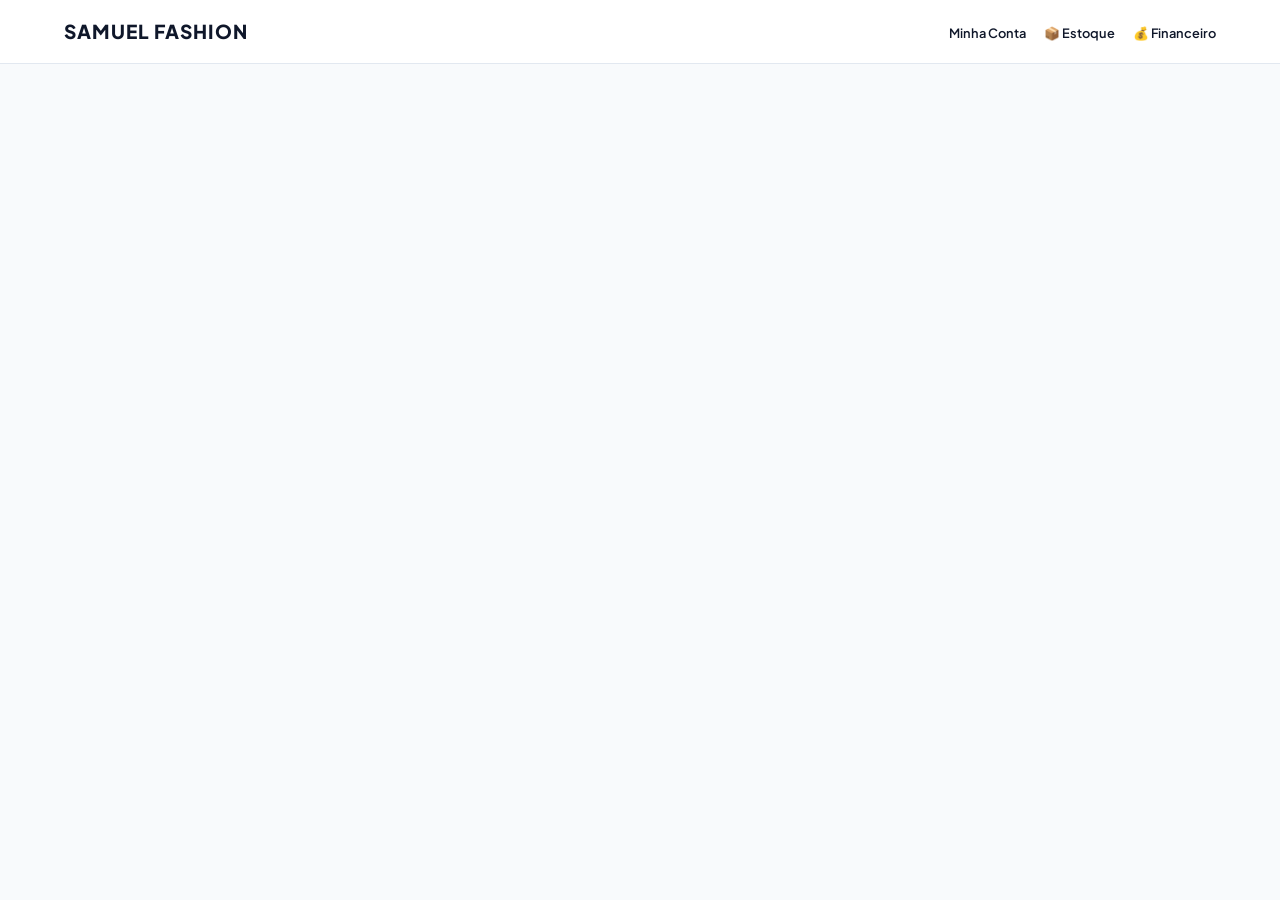
==== commit 8327e52f: "Update index.html" ====
--- a/index.html
+++ b/index.html
@@ -56,6 +56,11 @@
         alert("Pedido realizado! Veja no Financeiro.");
     }
     render();
+    function comprar(id) {
+    let estoque = JSON.parse(localStorage.getItem('sf_estoque')) || [];
+    const index = estoque.findIndex(x => x.id === id);
+
+    if (index !== -1)
 </script>
 </body>
 </html>
--- a/style.css
+++ b/style.css
@@ -0,0 +1,110 @@
+/* Configurações Gerais */
+:root {
+    --primary: #000000;
+    --secondary: #64748b;
+    --accent: #10b981;
+    --bg: #f8fafc;
+    --card: #ffffff;
+    --text: #0f172a;
+    --border: #e2e8f0;
+    --shadow: 0 4px 12px rgba(0,0,0,0.05);
+}
+
+* {
+    margin: 0; padding: 0; box-sizing: border-box;
+    font-family: 'Plus Jakarta Sans', sans-serif;
+}
+
+body {
+    background-color: var(--bg);
+    color: var(--text);
+    line-height: 1.6;
+}
+
+/* Header e Navegação */
+header {
+    background: var(--card);
+    padding: 1rem 5%;
+    display: flex;
+    justify-content: space-between;
+    align-items: center;
+    border-bottom: 1px solid var(--border);
+    position: sticky;
+    top: 0;
+    z-index: 100;
+}
+
+.logo {
+    font-weight: 800;
+    font-size: 1.2rem;
+    text-transform: uppercase;
+    letter-spacing: 1px;
+}
+
+nav a {
+    text-decoration: none;
+    color: var(--secondary);
+    font-weight: 600;
+    font-size: 0.85rem;
+    margin-left: 20px;
+    transition: 0.3s;
+}
+
+nav a:hover {
+    color: var(--primary);
+}
+
+/* Containers e Cards */
+.container {
+    max-width: 1200px;
+    margin: 2rem auto;
+    padding: 0 5%;
+}
+
+.card-admin {
+    background: var(--card);
+    padding: 2rem;
+    border-radius: 16px;
+    border: 1px solid var(--border);
+    box-shadow: var(--shadow);
+}
+
+/* Botões e Inputs */
+input {
+    padding: 12px 16px;
+    border-radius: 8px;
+    border: 1px solid var(--border);
+    outline: none;
+    font-size: 0.9rem;
+}
+
+input:focus {
+    border-color: var(--primary);
+}
+
+.btn {
+    padding: 12px 24px;
+    border-radius: 8px;
+    border: none;
+    font-weight: 700;
+    cursor: pointer;
+    transition: 0.2s;
+}
+
+.btn-primary { background: var(--primary); color: white; }
+.btn-primary:hover { opacity: 0.8; transform: translateY(-2px); }
+
+.btn-danger { background: #ef4444; color: white; }
+
+/* Tabelas e Listas */
+table {
+    width: 100%;
+    border-collapse: collapse;
+    margin-top: 1rem;
+}
+
+th, td {
+    padding: 12px;
+    text-align: left;
+    border-bottom: 1px solid var(--border);
+}
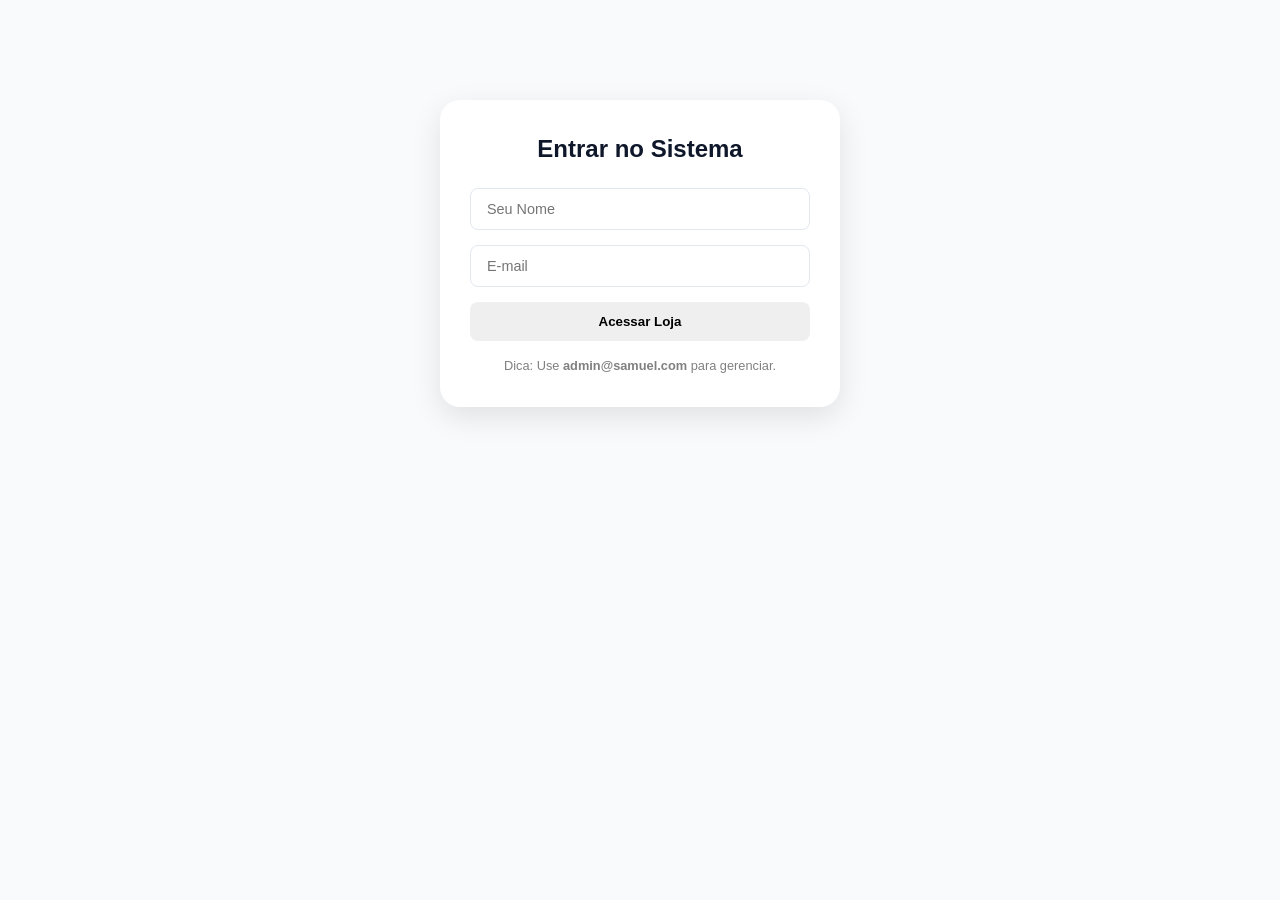
==== commit 4c77c5af: "Update index.html" ====
--- a/index.html
+++ b/index.html
@@ -2,65 +2,89 @@
 <html lang="pt-br">
 <head>
     <meta charset="UTF-8">
-    <meta name="viewport" content="width=device-width, initial-scale=1.0">
-    <title>Samuel Fashion | Store</title>
-    <link href="https://fonts.googleapis.com/css2?family=Plus+Jakarta+Sans:wght@300;400;600;800&display=swap" rel="stylesheet">
-    <link rel="stylesheet" href="style.css"> <style>
-        /* Reutilize o CSS do bloco anterior aqui */
-        :root { --primary: #000; --accent: #10b981; --bg: #f8fafc; --card-bg: #fff; --text: #0f172a; --border: #e2e8f0; }
-        * { margin:0; padding:0; box-sizing:border-box; font-family:'Plus Jakarta Sans',sans-serif; }
-        body { background: var(--bg); color: var(--text); }
-        header { padding: 1rem 5%; display: flex; justify-content: space-between; align-items: center; background: #fff; sticky; top:0; z-index:100; border-bottom: 1px solid var(--border); }
-        .product-grid { display: grid; grid-template-columns: repeat(auto-fill, minmax(250px, 1fr)); gap: 20px; padding: 2rem 5%; }
-        .card { background: #fff; border-radius: 15px; border: 1px solid var(--border); overflow: hidden; padding: 15px; }
-        .card img { width: 100%; height: 200px; object-fit: cover; border-radius: 10px; }
-        .btn-buy { width: 100%; padding: 10px; background: var(--primary); color: #fff; border: none; border-radius: 8px; cursor: pointer; margin-top: 10px; }
-        nav a { margin-left: 15px; text-decoration: none; color: var(--text); font-weight: 600; font-size: 0.8rem; }
-    </style>
+    <title>Samuel Fashion | Home</title>
+    <link rel="stylesheet" href="style.css">
 </head>
 <body>
-
 <header>
-    <div class="logo">Samuel Fashion</div>
-    <nav>
-        <a href="cliente.html">Minha Conta</a>
-        <a href="estoque.html">📦 Estoque</a>
-        <a href="financeiro.html">💰 Financeiro</a>
-    </nav>
+    <div class="logo">SAMUEL FASHION</div>
+    <nav id="menu">
+        <a href="index.html">LOJA</a>
+        </nav>
+    <div id="userArea">
+        <button class="btn" style="width:auto; padding:5px 15px" onclick="logout()">Sair</button>
+    </div>
 </header>
 
-<main class="product-grid" id="grid"></main>
+<div class="container">
+    <h2 id="welcome">Bem-vindo!</h2>
+    <div class="product-grid" id="grid"></div>
+</div>
 
 <script>
-    // Carrega do estoque ou usa o padrão
-    const defaultProds = [{ id: 1, marca: 'nike', titulo: "Air Force 1", preco: 759.99, img: "https://imgnike-a.akamaihd.net/768x768/01113751A2.jpg" }];
-    const produtos = JSON.parse(localStorage.getItem('sf_estoque')) || defaultProds;
+    // CONFIGURAÇÃO DO ADMIN (Mude aqui o e-mail do patrão)
+    const EMAIL_ADMIN = "admin@samuel.com";
+
+    function checkAuth() {
+        const user = JSON.parse(localStorage.getItem('sf_user'));
+        if (!user) {
+            window.location.href = 'login.html'; // Se não tiver logado, vai pro login
+            return;
+        }
+
+        document.getElementById('welcome').innerText = `Olá, ${user.name}!`;
+
+        // Se for ADMIN, mostra os botões secretos
+        if (user.email === EMAIL_ADMIN) {
+            const nav = document.getElementById('menu');
+            nav.innerHTML += `
+                <a href="estoque.html" style="color:var(--accent)">📦 ESTOQUE</a>
+                <a href="financeiro.html" style="color:var(--accent)">💰 FINANCEIRO</a>
+            `;
+        }
+    }
 
     function render() {
+        const produtos = JSON.parse(localStorage.getItem('sf_estoque')) || [];
         const grid = document.getElementById('grid');
+        
         grid.innerHTML = produtos.map(p => `
             <div class="card">
                 <img src="${p.img}">
                 <h3>${p.titulo}</h3>
-                <p>R$ ${p.preco}</p>
-                <button class="btn-buy" onclick="comprar(${p.id})">Comprar</button>
+                <p style="color:var(--accent); font-weight:800">R$ ${p.preco.toFixed(2)}</p>
+                <p><small>Disponível: ${p.qtd}</small></p>
+                <button class="btn btn-buy" ${p.qtd <= 0 ? 'disabled' : ''} onclick="comprar(${p.id})">
+                    ${p.qtd > 0 ? 'Comprar' : 'Esgotado'}
+                </button>
             </div>
         `).join('');
     }
 
     function comprar(id) {
-        const p = produtos.find(x => x.id === id);
-        let vendas = JSON.parse(localStorage.getItem('sf_vendas')) || [];
-        vendas.push({...p, data: new Date().toLocaleDateString()});
-        localStorage.setItem('sf_vendas', JSON.stringify(vendas));
-        alert("Pedido realizado! Veja no Financeiro.");
+        let estoque = JSON.parse(localStorage.getItem('sf_estoque'));
+        const idx = estoque.findIndex(p => p.id === id);
+
+        if (estoque[idx].qtd > 0) {
+            estoque[idx].qtd -= 1;
+            localStorage.setItem('sf_estoque', JSON.stringify(estoque));
+
+            let vendas = JSON.parse(localStorage.getItem('sf_vendas')) || [];
+            vendas.push({ titulo: estoque[idx].titulo, preco: estoque[idx].preco, data: new Date().toLocaleString() });
+            localStorage.setItem('sf_vendas', JSON.stringify(vendas));
+
+            alert("Sucesso! Item reservado.");
+            render();
+        }
     }
+
+    function logout() {
+        localStorage.removeItem('sf_user');
+        window.location.href = 'login.html';
+    }
+
+    checkAuth();
     render();
-    function comprar(id) {
-    let estoque = JSON.parse(localStorage.getItem('sf_estoque')) || [];
-    const index = estoque.findIndex(x => x.id === id);
-
-    if (index !== -1)
 </script>
 </body>
 </html>
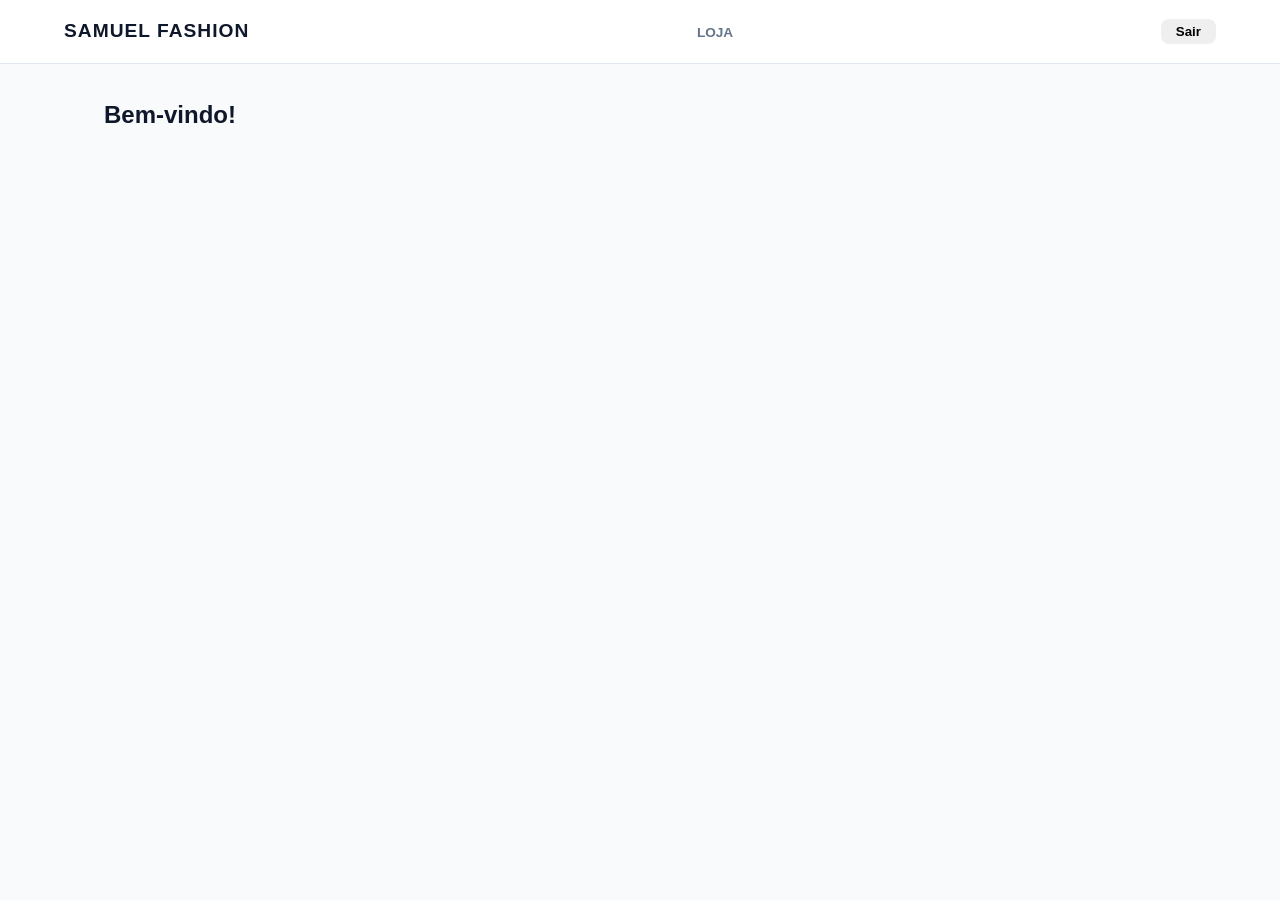
==== commit ec58c713: "Update index.html" ====
--- a/index.html
+++ b/index.html
@@ -85,6 +85,10 @@
 
     checkAuth();
     render();
+    // Onde você cria o botão no index.html:
+<button class="btn btn-buy" ${p.qtd <= 0 ? 'disabled' : ''} onclick="comprar(${p.id})">
+    ${p.qtd > 0 ? 'Comprar' : 'Esgotado'}
+</button>
 </script>
 </body>
 </html>
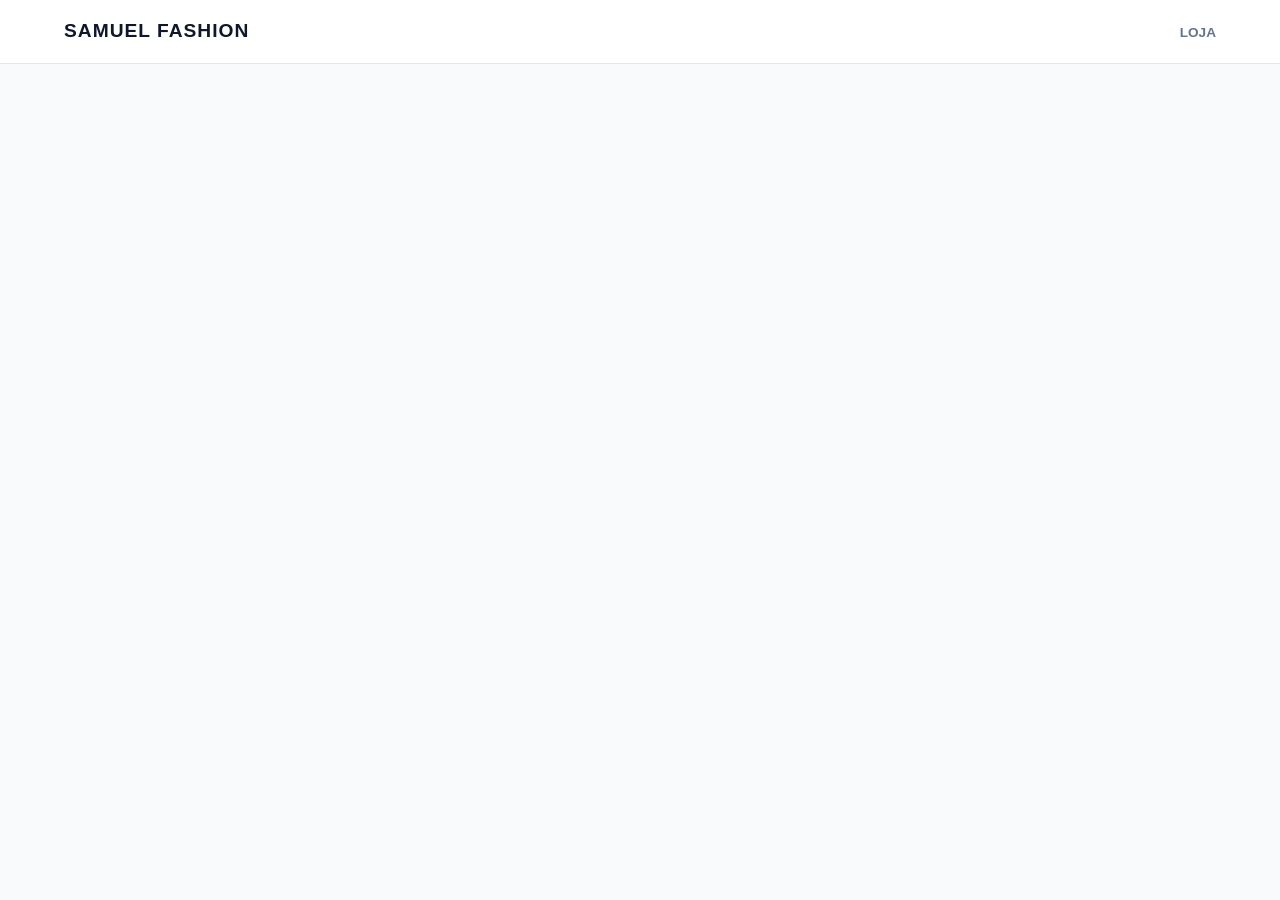
==== commit a781813e: "Update index.html" ====
--- a/index.html
+++ b/index.html
@@ -2,45 +2,26 @@
 <html lang="pt-br">
 <head>
     <meta charset="UTF-8">
-    <title>Samuel Fashion | Home</title>
+    <title>Loja Samuel</title>
     <link rel="stylesheet" href="style.css">
 </head>
 <body>
 <header>
     <div class="logo">SAMUEL FASHION</div>
-    <nav id="menu">
-        <a href="index.html">LOJA</a>
-        </nav>
-    <div id="userArea">
-        <button class="btn" style="width:auto; padding:5px 15px" onclick="logout()">Sair</button>
-    </div>
+    <nav id="menu"><a href="index.html">LOJA</a></nav>
 </header>
 
 <div class="container">
-    <h2 id="welcome">Bem-vindo!</h2>
     <div class="product-grid" id="grid"></div>
 </div>
 
 <script>
-    // CONFIGURAÇÃO DO ADMIN (Mude aqui o e-mail do patrão)
-    const EMAIL_ADMIN = "admin@samuel.com";
-
-    function checkAuth() {
+    function checkAdmin() {
         const user = JSON.parse(localStorage.getItem('sf_user'));
-        if (!user) {
-            window.location.href = 'login.html'; // Se não tiver logado, vai pro login
-            return;
-        }
-
-        document.getElementById('welcome').innerText = `Olá, ${user.name}!`;
-
-        // Se for ADMIN, mostra os botões secretos
-        if (user.email === EMAIL_ADMIN) {
-            const nav = document.getElementById('menu');
-            nav.innerHTML += `
-                <a href="estoque.html" style="color:var(--accent)">📦 ESTOQUE</a>
-                <a href="financeiro.html" style="color:var(--accent)">💰 FINANCEIRO</a>
-            `;
+        if(user && user.email === "admin@samuel.com") {
+            document.getElementById('menu').innerHTML += `
+                <a href="estoque.html">ESTOQUE</a>
+                <a href="financeiro.html">FINANCEIRO</a>`;
         }
     }
 
@@ -52,8 +33,8 @@
             <div class="card">
                 <img src="${p.img}">
                 <h3>${p.titulo}</h3>
-                <p style="color:var(--accent); font-weight:800">R$ ${p.preco.toFixed(2)}</p>
-                <p><small>Disponível: ${p.qtd}</small></p>
+                <p>R$ ${p.preco.toFixed(2)}</p>
+                <p><small>Estoque: ${p.qtd}</small></p>
                 <button class="btn btn-buy" ${p.qtd <= 0 ? 'disabled' : ''} onclick="comprar(${p.id})">
                     ${p.qtd > 0 ? 'Comprar' : 'Esgotado'}
                 </button>
@@ -68,27 +49,19 @@
         if (estoque[idx].qtd > 0) {
             estoque[idx].qtd -= 1;
             localStorage.setItem('sf_estoque', JSON.stringify(estoque));
-
+            
+            // Registrar venda
             let vendas = JSON.parse(localStorage.getItem('sf_vendas')) || [];
             vendas.push({ titulo: estoque[idx].titulo, preco: estoque[idx].preco, data: new Date().toLocaleString() });
             localStorage.setItem('sf_vendas', JSON.stringify(vendas));
 
-            alert("Sucesso! Item reservado.");
+            alert("Vendido!");
             render();
         }
     }
 
-    function logout() {
-        localStorage.removeItem('sf_user');
-        window.location.href = 'login.html';
-    }
-
-    checkAuth();
+    checkAdmin();
     render();
-    // Onde você cria o botão no index.html:
-<button class="btn btn-buy" ${p.qtd <= 0 ? 'disabled' : ''} onclick="comprar(${p.id})">
-    ${p.qtd > 0 ? 'Comprar' : 'Esgotado'}
-</button>
 </script>
 </body>
 </html>
